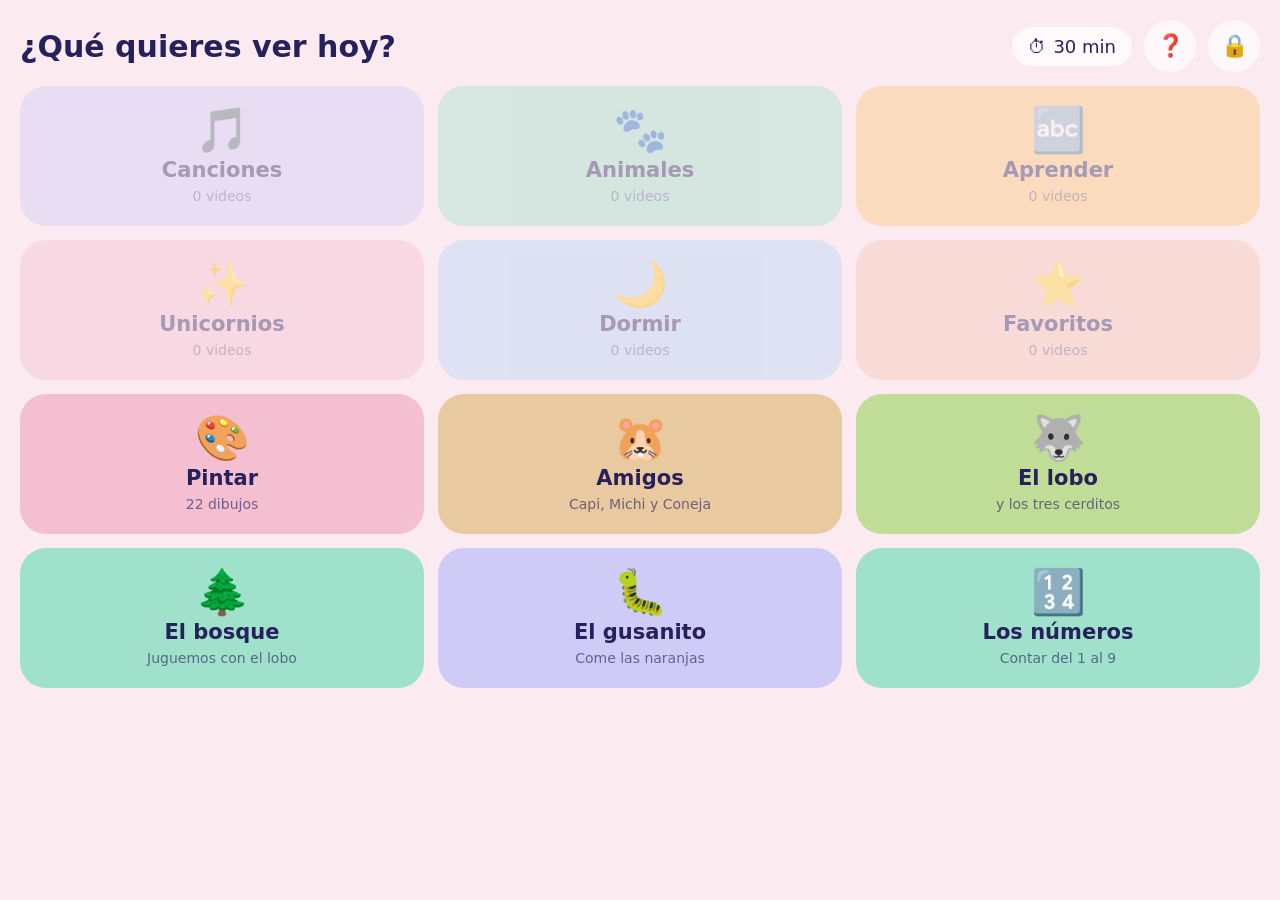
==== docs/index.html @ ec6c688b "Busquedas sugeridas por mundo, en espanol, en vez de videos fijos" ====
<!doctype html>
<html lang="es">
<head>
<meta charset="utf-8">
<meta name="viewport" content="width=device-width, initial-scale=1, viewport-fit=cover, user-scalable=no">
<title>AurApp</title>

<meta name="apple-mobile-web-app-capable" content="yes">
<meta name="apple-mobile-web-app-status-bar-style" content="black-translucent">
<meta name="apple-mobile-web-app-title" content="AurApp">
<meta name="theme-color" content="#FBEAF0">

<link rel="manifest" href="manifest.webmanifest">
<link rel="apple-touch-icon" href="icons/icon-180.png">
<link rel="stylesheet" href="app.css">
</head>
<body>

<!-- Worlds ------------------------------------------------------------ -->
<div class="screen on" id="s-worlds">
  <div class="bar">
    <h1>¿Qué quieres ver hoy?</h1>
    <div class="grow"></div>
    <div class="pill" id="clockWorlds">⏱ <span>30 min</span></div>
    <button class="round lock" data-go="help" aria-label="Instrucciones">❓</button>
    <button class="round lock" id="lockBtn" aria-label="Papá o mamá">🔒</button>
  </div>
  <div class="worlds" id="worldTiles"></div>
</div>

<!-- Video grid -------------------------------------------------------- -->
<div class="screen" id="s-grid">
  <div class="bar">
    <button class="round" data-go="worlds" aria-label="Inicio">🏠</button>
    <h1 id="gridTitle"></h1>
    <div class="grow"></div>
    <div class="pill" id="clockGrid">⏱ <span></span></div>
  </div>
  <div class="row">
    <button class="arrow" id="prevPage" aria-label="Anterior">‹</button>
    <div class="grid" id="videoGrid"></div>
    <button class="arrow" id="nextPage" aria-label="Siguiente">›</button>
  </div>
  <div class="dots" id="pageDots"></div>
</div>

<!-- Player ------------------------------------------------------------ -->
<div class="screen" id="s-player">
  <div id="stage">
    <div id="ytHost"></div>
    <div class="block"></div>
    <div class="veil" id="veil">▶</div>
  </div>
  <div class="controls">
    <button class="big pink" id="playPause" aria-label="Pausa">⏸</button>
    <div class="track"><div id="progress"></div></div>
    <button class="big lilac" id="playerHome" aria-label="Inicio">🏠</button>
  </div>
</div>

<!-- Time up ----------------------------------------------------------- -->
<div class="screen" id="s-timeup">
  <div class="moon">🌙</div>
  <h2>El unicornio se fue a dormir</h2>
  <p>Mañana hay más videos</p>
  <button class="cta" data-go="paint">🎨 Vamos a pintar</button>
  <button class="quiet" id="timeupParents" style="margin-top:18px">Soy papá o mamá</button>
</div>

<!-- Paint menu -------------------------------------------------------- -->
<div class="screen" id="s-paint">
  <div class="bar">
    <button class="round" data-go="worlds" aria-label="Inicio">🏠</button>
    <h1>¿Qué quieres pintar?</h1>
  </div>
  <div class="doors">
    <button class="door" data-go="color" style="background:var(--door-1)">
      <svg viewBox="0 0 320 300" id="doorArt" aria-hidden="true"></svg>
      <span class="name">Colorear</span>
      <span class="sub">22 dibujos</span>
    </button>
    <button class="door" data-go="draw" style="background:var(--door-2)">
      <svg viewBox="0 0 320 300" aria-hidden="true">
        <path d="M40 200 C90 100 130 250 170 150 C200 76 240 190 285 120"
              fill="none" stroke="var(--ink)" stroke-width="14" stroke-linecap="round" opacity=".75"/>
      </svg>
      <span class="name">Dibujar</span>
      <span class="sub">Lo que quieras</span>
    </button>
  </div>
</div>

<!-- Coloring ---------------------------------------------------------- -->
<div class="screen" id="s-color">
  <div class="bar">
    <button class="round" data-go="paint" aria-label="Atrás">‹</button>
    <h1 id="colorTitle" style="font-size:24px"></h1>
    <div class="grow"></div>
  </div>
  <div class="cats" id="silCats"></div>
  <div class="picker" id="silPicker"></div>
  <div id="canvasWrap"><svg id="colorSvg" viewBox="0 0 320 300" preserveAspectRatio="xMidYMid meet"></svg></div>
  <div class="paintrow">
    <div class="palette" id="palColor"></div>
    <button class="bigreset" id="colorReset" aria-label="Empezar de nuevo">
      <svg id="colorResetArt" viewBox="0 0 320 300" aria-hidden="true"></svg>
      <span class="badge">↺</span>
    </button>
  </div>
</div>

<!-- Free draw --------------------------------------------------------- -->
<div class="screen" id="s-draw">
  <div class="bar">
    <button class="round" data-go="paint" aria-label="Atrás">‹</button>
    <h1 style="font-size:24px">Mi dibujo</h1>
    <div class="grow"></div>
    <button class="round" id="undoBtn" aria-label="Deshacer">↶</button>
  </div>
  <div class="tools">
    <button class="tool on" data-tool="pencil">✏️ Lápiz</button>
    <button class="tool" data-tool="brush">🖌 Pincel</button>
    <button class="tool" data-tool="eraser">🩹 Borrador</button>
    <button class="tool" id="clearDraw">🗑 Nuevo</button>
  </div>
  <div id="canvasWrap2" style="flex:1;background:#fff;border-radius:18px;min-height:0;overflow:hidden">
    <canvas id="drawCanvas"></canvas>
  </div>
  <div class="palette" id="palDraw"></div>
</div>

<!-- Friends ----------------------------------------------------------- -->
<div class="screen" id="s-pets">
  <div class="bar">
    <button class="round" data-go="worlds" aria-label="Inicio">🏠</button>
    <h1 id="petName"></h1>
    <div class="grow"></div>
    <div class="whotabs" id="petWho"></div>
  </div>
  <div class="petsrow">
    <div class="petstage"><svg id="petSvg" viewBox="0 0 300 400" role="img" aria-label="amigo"></svg></div>
    <div class="petside">
      <div class="cats" id="petModes"></div>
      <div class="meter" id="petMeter"><div></div></div>
      <div class="petitems" id="petItems"></div>
      <div class="paintrow">
        <div class="palette" id="petPal"></div>
        <button class="bigreset" id="petReset" aria-label="Empezar de nuevo">
          <svg id="petResetArt" viewBox="30 0 240 240" aria-hidden="true"></svg>
          <span class="badge">↺</span>
        </button>
      </div>
      <p class="pethint" id="petHint"></p>
    </div>
  </div>
</div>

<!-- Camera ------------------------------------------------------------ -->
<div class="screen" id="s-camera">
  <div class="bar">
    <button class="round" data-go="worlds" aria-label="Inicio">🏠</button>
    <div class="grow"></div>
    <button class="round" id="camFlip" aria-label="Cambiar cámara">🔄</button>
  </div>
  <div class="camwrap" id="camWrap">
    <video id="camVideo" playsinline muted autoplay></video>
    <svg id="camOverlay" preserveAspectRatio="none"></svg>
    <div class="camflash" id="camFlash"></div>
    <div class="camshot" id="camShot"></div>
    <p class="camdenied" id="camDenied"></p>
  </div>
  <div class="camrow">
    <div class="camcostumes" id="camCostumes"></div>
    <button class="camshutter" id="camShutter" aria-label="Tomar foto">
      <svg viewBox="0 0 60 60" aria-hidden="true">
        <path d="M30 8 L36 30 L24 30 Z" fill="#fff"/>
        <circle cx="30" cy="40" r="13" fill="#fff"/>
        <circle cx="25" cy="38" r="2.5" fill="#E86A9A"/>
        <circle cx="35" cy="38" r="2.5" fill="#E86A9A"/>
      </svg>
    </button>
  </div>
</div>

<!-- Wolf and the three pigs -------------------------------------------- -->
<div class="screen" id="s-story">
  <div class="bar">
    <button class="round" data-go="worlds" aria-label="Inicio">🏠</button>
    <div class="grow"></div>
    <div class="dots" id="storyDots"></div>
  </div>
  <div class="storywrap"><svg id="storySvg" aria-label="el lobo y los tres cerditos"></svg></div>
  <div class="storyrow">
    <button class="storybtn" id="storyBlow">
      <span class="ico">💨</span><span>¡Sopla!</span>
    </button>
    <button class="storybtn next" id="storyNext" hidden>
      <span class="ico">➡️</span><span></span>
    </button>
  </div>
</div>

<!-- Playing in the forest ---------------------------------------------- -->
<div class="screen" id="s-forest">
  <div class="bar">
    <button class="round" data-go="worlds" aria-label="Inicio">🏠</button>
    <div class="grow"></div>
    <div class="dots" id="forestDots"></div>
  </div>
  <div class="storywrap"><svg id="forestSvg" aria-label="juguemos en el bosque"></svg></div>
  <div class="storyrow">
    <button class="storybtn" id="forestAsk">
      <span class="ico">🐺</span><span>¿Lobo, estás?</span>
    </button>
    <button class="storybtn next" id="forestAgain" hidden>
      <span class="ico">🔁</span><span>¡Otra vez!</span>
    </button>
  </div>
  <p class="foresthint" id="forestHint"></p>
</div>

<!-- Worm ---------------------------------------------------------------- -->
<div class="screen" id="s-worm">
  <div class="bar">
    <button class="round" data-go="worlds" aria-label="Inicio">🏠</button>
    <div class="dots" id="wormDots"></div>
    <div class="grow"></div>
    <button class="round wormrestart" id="wormReset" aria-label="Empezar de nuevo">↺</button>
  </div>
  <div class="wormrow">
    <div class="wormboard"><svg id="wormSvg" aria-label="el gusanito"></svg></div>
    <div class="pad4">
      <button class="dirbtn up"    data-dir="0,-1" aria-label="Arriba">▲</button>
      <button class="dirbtn left"  data-dir="-1,0" aria-label="Izquierda">◀</button>
      <button class="dirbtn right" data-dir="1,0"  aria-label="Derecha">▶</button>
      <button class="dirbtn down"  data-dir="0,1"  aria-label="Abajo">▼</button>
    </div>
  </div>
</div>

<!-- Counting ------------------------------------------------------------ -->
<div class="screen" id="s-count">
  <div class="bar">
    <button class="round" data-go="worlds" aria-label="Inicio">🏠</button>
    <div class="grow"></div>
    <div class="dots" id="countDots"></div>
  </div>
  <div class="countboard" id="countBoard"></div>
  <div class="countrow">
    <div class="numchip" id="numChip"></div>
    <p class="counthint" id="countHint"></p>
  </div>
</div>

<!-- Help ---------------------------------------------------------------- -->
<div class="screen" id="s-help">
  <div class="wrap">
    <div class="bar" style="margin:10px 0 18px">
      <h2 style="margin:0">Cómo funciona</h2>
      <div class="grow"></div>
      <button class="btn" id="helpBack">Listo</button>
    </div>

    <section>
      <h3>Entrar a los ajustes</h3>
      <p>Mantén apretado el <b>candado</b> 🔒 durante <b>dos segundos</b> y escribe el PIN. Viene en <code>1234</code>; cámbialo en Seguridad.</p>
      <p>Los números del teclado salen en desorden cada vez. A los 4 años se memorizan posiciones mucho antes que números, así que un teclado fijo se aprende en dos días.</p>
    </section>

    <section>
      <h3>Agregar videos</h3>
      <p><b>Buscar en YouTube</b> — escribes qué buscar y tocas «Agregar» en los resultados que quieras. La forma más rápida. Necesita clave.</p>
      <p><b>Importar una lista</b> — pegas el enlace de una playlist y trae todos sus videos. Solo listas públicas o no listadas. Necesita clave.</p>
      <p><b>Pegar muchos enlaces</b> — pegas varios de una vez, incluso dentro de texto suelto. <b>No necesita clave.</b></p>
      <p><b>Uno por uno</b> — pegas un enlace y ya. <b>No necesita clave.</b></p>
    </section>

    <section>
      <h3>Sacar la clave de YouTube</h3>
      <p>Es gratis y <b>no pide tarjeta de crédito</b>. Son cuatro pasos, una sola vez:</p>
      <ol class="steps">
        <li><a href="https://console.cloud.google.com/projectcreate" target="_blank" rel="noopener">Crear un proyecto</a> en Google Cloud.</li>
        <li><a href="https://console.cloud.google.com/apis/library/youtube.googleapis.com" target="_blank" rel="noopener">Habilitar YouTube Data API v3</a>.</li>
        <li><a href="https://console.cloud.google.com/apis/credentials" target="_blank" rel="noopener">Crear la clave</a> con «Crear credenciales → Clave de API».</li>
        <li>Edita la clave, y en <i>Restricciones de aplicación</i> elige <b>Sitios web</b> agregando la dirección de tu app con <code>/*</code> al final.</li>
      </ol>
      <p>El paso 4 importa: la clave queda visible en la página, cosa inevitable en una app sin servidor. Restringida a tu dominio no sirve en ningún otro sitio, y no tiene nada más colgado — lo peor que puede pasar es que alguien gaste la cuota gratuita.</p>
      <p>La cuota son 10.000 unidades al día. Una búsqueda cuesta 100 y leer una lista cuesta 1 por cada 50 videos: da para unas 100 búsquedas diarias.</p>
    </section>

    <section>
      <h3>La clave es tuya, por dispositivo</h3>
      <p>Se guarda en este dispositivo, no en el código. Si alguien más abre la dirección de la app, tendría que poner su propia clave: tu cuota está protegida.</p>
      <p>Lo cómodo es ponerla solo en el computador, cargar los videos ahí con teclado, y pasar la lista al iPad con <b>Exportar</b> e <b>Importar</b>. Así el iPad nunca necesita clave.</p>
    </section>

    <section>
      <h3>Modo Guiado</h3>
      <p>Sin esto ella se sale de la app y el límite de tiempo no sirve de nada.</p>
      <p>En el iPad: <b>Ajustes → Accesibilidad → Modo Guiado</b>, actívalo y ponle un código. Para usarlo, abre la app y da <b>tres clics rápidos al botón lateral</b>. Para salir, otros tres clics y el código.</p>
    </section>

    <section>
      <h3>El tiempo</h3>
      <p>El contador solo corre mientras un video está efectivamente reproduciéndose, no mientras ella navega. Al agotarse, los videos se cierran pero <b>pintar y los juegos siguen disponibles</b>.</p>
      <p>Se reinicia solo al cambiar el día. También puedes reiniciarlo a mano en Ajustes.</p>
    </section>

    <section>
      <h3>Respaldo</h3>
      <p>Todo vive en este dispositivo. <b>No borres la app para actualizarla</b>: al borrarla se va la lista de videos.</p>
      <p>Usa <b>Exportar</b> una vez que tengas la lista armada. Ese archivo también sirve para pasarla a otro dispositivo, y <b>no incluye tu clave</b>.</p>
    </section>

    <section>
      <h3>Los anuncios</h3>
      <p>Van a salir. Es la única forma que las políticas de YouTube permiten para reproducir sus videos dentro de otra app, y una suscripción Premium no aplica ahí porque va atada a la cuenta. En contenido infantil suelen ser de 5 a 15 segundos.</p>
    </section>
  </div>
</div>

<!-- PIN --------------------------------------------------------------- -->
<div class="screen" id="s-pin">
  <h2>PIN de papá o mamá</h2>
  <div class="pips" id="pips"><i></i><i></i><i></i><i></i></div>
  <div class="pad" id="pinPad"></div>
  <button class="quiet" id="pinCancel">Cancelar</button>
</div>

<!-- Parent panel ------------------------------------------------------ -->
<div class="screen" id="s-parents">
  <div class="wrap">
    <div class="bar" style="margin:10px 0 18px">
      <h2 style="margin:0">Ajustes</h2>
      <div class="grow"></div>
      <button class="btn" data-go="worlds">Listo</button>
    </div>

    <section>
      <h3>Instrucciones</h3>
      <button class="btn primary" data-go="help">Cómo funciona todo</button>
      <p class="hint">Cómo agregar videos, sacar la clave de YouTube, el Modo Guiado y el respaldo.</p>
    </section>

    <section>
      <h3>Tiempo</h3>
      <label>Límite diario
        <select id="limitSel">
          <option value="0">Sin límite</option>
          <option value="15">15 minutos</option>
          <option value="20">20 minutos</option>
          <option value="30">30 minutos</option>
          <option value="45">45 minutos</option>
          <option value="60">60 minutos</option>
          <option value="90">90 minutos</option>
        </select>
      </label>
      <label>Usado hoy <span id="usedToday">0 min</span></label>
      <button class="btn" id="resetTime">Reiniciar el contador de hoy</button>
    </section>

    <section>
      <h3>Buscar en YouTube</h3>
      <label>Buscar <input type="text" id="ytQuery" placeholder="canciones infantiles" autocomplete="off"></label>
      <label>Mundo <select id="ytWorld"></select></label>
      <button class="btn primary" id="ytSearchBtn">Buscar</button>
      <p class="hint" id="ytHint">Necesita una clave de YouTube. Ponla más abajo.</p>
      <p class="hint" style="margin-top:12px"><b>Sugerencias por mundo</b> — un toque y busca:</p>
      <div class="suggests" id="ytSuggest"></div>
      <div id="ytResults"></div>
    </section>

    <section>
      <h3>Importar una lista de reproducción</h3>
      <label>Enlace <input type="url" id="ytList" placeholder="https://www.youtube.com/playlist?list=..." autocomplete="off"></label>
      <button class="btn" id="ytListBtn">Traer todos</button>
      <p class="hint">Solo listas públicas o no listadas. Las privadas y «Ver más tarde» necesitan iniciar sesión, que esta app no puede hacer.</p>
    </section>

    <section>
      <h3>Pegar muchos enlaces</h3>
      <textarea id="ytBulk" rows="4" placeholder="Pega aquí varios enlaces, uno por línea"></textarea>
      <button class="btn" id="ytBulkBtn">Agregar todos</button>
      <p class="hint">Esto no necesita clave. Sirve pegar texto suelto: la app saca los enlaces que encuentre.</p>
    </section>

    <section>
      <h3>Agregar un video</h3>
      <label>Enlace <input type="url" id="addLink" placeholder="https://youtu.be/..." inputmode="url" autocomplete="off"></label>
      <label>Título <input type="text" id="addTitle" placeholder="Cómo lo va a ver ella"></label>
      <label>Mundo <select id="addWorld"></select></label>
      <button class="btn primary" id="addBtn">Agregar</button>
      <p class="hint" id="addHint">El título y la portada se llenan solos al pegar el enlace.</p>
    </section>

    <section>
      <h3>Videos (<span id="videoCount">0</span>)</h3>
      <div id="videoList"></div>
      <p class="hint" id="emptyHint">Todavía no hay videos. Pega un enlace de YouTube arriba.</p>
    </section>

    <section>
      <h3>Mundos visibles</h3>
      <div id="worldToggles"></div>
      <p class="hint">Se ocultan de la pantalla de inicio, no se borran. Vuelve a marcarlos cuando quieras.</p>
    </section>

    <section>
      <h3>Colores de la app</h3>
      <div id="themePicker" class="themes"></div>
      <p class="hint">Cambia los fondos y los botones. Los dibujos y los personajes no cambian.</p>
    </section>

    <section>
      <h3>Clave de YouTube</h3>
      <label>API key <input type="text" id="ytKey" placeholder="AIza..." autocomplete="off"></label>
      <button class="btn" id="ytKeySave">Guardar clave</button>
      <p class="hint">Gratuita, se crea en Google Cloud y se pega una sola vez. Sin ella siguen funcionando el pegado masivo y agregar uno a uno. Restringe la clave a tu dominio de GitHub Pages.</p>
    </section>

    <section>
      <h3>Seguridad</h3>
      <label>PIN <input type="text" id="pinInput" inputmode="numeric" maxlength="4"></label>
      <button class="btn" id="savePin">Guardar PIN</button>
      <p class="hint">Activa el Modo Guiado en Ajustes → Accesibilidad para que no pueda salirse de la app: triple clic al botón lateral.</p>
    </section>

    <section>
      <h3>Respaldo</h3>
      <button class="btn" id="exportBtn">Exportar la lista</button>
      <button class="btn" id="importBtn">Importar</button>
      <p class="hint">Guarda un archivo con tus videos, por si cambias de iPad.</p>
      <input type="file" id="importFile" accept="application/json" hidden>
    </section>
  </div>
</div>

<script src="silhouettes.js"></script>
<script src="pets.js"></script>
<script src="camera.js"></script>
<script src="story.js"></script>
<script src="forest.js"></script>
<script src="worm.js"></script>
<script src="counting.js"></script>
<script src="youtube.js"></script>
<script src="app.js"></script>
</body>
</html>
---- docs/app.css ----
/* AurApp — styles. Everything is sized for small, imprecise fingers:
   no tap target under 52px, no text she has to read in order to navigate. */

/* Palette ------------------------------------------------------------
   Every mood colour lives here so the whole app can be re-tinted from the
   parent panel. The characters and the colouring pages are deliberately not
   themed — those are artwork, not chrome. */

:root {
  --bg-main: #FBEAF0;
  --bg-alt: #EEEDFE;
  --bg-paint: #E7F4EF;
  --bg-plain: #F5F5F4;
  --ink: #26215C;
  --accent: #D4537E;
  --accent-soft: #F4C0D1;
  --accent-strong: #E86A9A;
  --accent-2: #CECBF6;
  --ok: #1D9E75;
  --door-1: #9FE1CB;
  --door-2: #FAC775;
  --stage-deep: #3C3489;
}

* { box-sizing: border-box; -webkit-tap-highlight-color: transparent; }

html, body {
  margin: 0; padding: 0; height: 100%;
  overflow: hidden;
  overscroll-behavior: none;
  font-family: ui-rounded, "SF Pro Rounded", -apple-system, system-ui, sans-serif;
  background: var(--bg-main);
  color: var(--ink);
  -webkit-user-select: none; user-select: none;
  -webkit-touch-callout: none;
}

/* Screens ------------------------------------------------------------- */

.screen { position: fixed; inset: 0; display: none; flex-direction: column; padding: 20px; gap: 14px; }
.screen.on { display: flex; }

#s-worlds, #s-paint { background: var(--bg-main); }
#s-grid, #s-timeup  { background: var(--bg-alt); }
#s-color            { background: var(--bg-paint); }
#s-draw             { background: var(--bg-main); }
#s-player           { background: var(--ink); }
#s-pin, #s-parents  { background: var(--bg-plain); }

/* Header -------------------------------------------------------------- */

.bar { display: flex; align-items: center; gap: 12px; flex: 0 0 auto; }
.bar h1 { margin: 0; font-size: 30px; font-weight: 600; }
.bar .grow { flex: 1; }

.pill {
  display: flex; align-items: center; gap: 7px;
  padding: 9px 16px; border-radius: 999px;
  background: rgba(255,255,255,.72); font-size: 18px; font-weight: 500;
}

.round {
  width: 52px; height: 52px; flex: 0 0 auto;
  border: 0; border-radius: 50%;
  background: #fff; color: var(--ink);
  font-size: 22px; display: grid; place-items: center; cursor: pointer;
}
.round.lock { background: rgba(255,255,255,.7); color: #6b6b6b; }

/* World tiles --------------------------------------------------------- */

.worlds {
  flex: 1; display: grid; grid-template-columns: repeat(3, 1fr);
  gap: 14px; align-content: start;
  overflow-y: auto; -webkit-overflow-scrolling: touch;
}

.tile {
  border: 0; border-radius: 26px; padding: 22px 12px; cursor: pointer;
  display: flex; flex-direction: column; align-items: center; gap: 6px;
  font-family: inherit; color: var(--ink);
}
.tile:disabled { opacity: .4; }
.tile .ico { font-size: 44px; line-height: 1; }
.tile .name { font-size: 21px; font-weight: 600; }
.tile .sub { font-size: 14px; opacity: .62; }

/* Video grid ---------------------------------------------------------- */

.row { flex: 1; display: flex; align-items: center; gap: 12px; min-height: 0; }

.arrow {
  width: 62px; flex: 0 0 auto; align-self: stretch; max-height: 240px;
  border: 0; border-radius: 20px; cursor: pointer;
  background: var(--accent); color: #fff; font-size: 30px;
}
.arrow:disabled { background: rgba(255,255,255,.6); color: rgba(38,33,92,.25); }

.grid { flex: 1; display: grid; grid-template-columns: repeat(3, 1fr); gap: 14px; align-content: center; }

.card {
  border: 0; padding: 9px; border-radius: 20px; background: #fff; cursor: pointer;
  font-family: inherit; text-align: left; color: var(--ink);
}
.card .thumb {
  position: relative; width: 100%; aspect-ratio: 16/9;
  border-radius: 14px; overflow: hidden; background: var(--accent-2);
}
.card .thumb img { width: 100%; height: 100%; object-fit: cover; display: block; }
.card .thumb .play {
  position: absolute; top: 8px; left: 8px;
  width: 34px; height: 34px; border-radius: 50%;
  background: rgba(255,255,255,.92); display: grid; place-items: center; font-size: 15px;
}
.card .ttl {
  margin-top: 7px; font-size: 16px; font-weight: 500; line-height: 1.25;
  display: -webkit-box; -webkit-line-clamp: 2; -webkit-box-orient: vertical; overflow: hidden;
}

.dots { display: flex; justify-content: center; gap: 10px; flex: 0 0 auto; }
.dots i { width: 14px; height: 14px; border-radius: 50%; background: var(--accent-soft); }
.dots i.on { background: var(--accent); }

/* Player -------------------------------------------------------------- */

#stage { flex: 1; border-radius: 18px; overflow: hidden; position: relative; background: var(--stage-deep); min-height: 0; }
#stage iframe { position: absolute; inset: 0; width: 100%; height: 100%; border: 0; }

/* Swallows every tap on the video. Without this, tapping the iframe opens
   YouTube itself: the title bar, the share button, "More videos", or a whole
   new window. She controls playback with our buttons underneath instead. */
#stage .block { position: absolute; inset: 0; z-index: 3; }

/* YouTube paints its own "More videos" grid the moment a video pauses, and
   rel=0 no longer removes it. So while paused we cover the frame entirely. */
#stage .veil {
  position: absolute; inset: 0; z-index: 4;
  background: var(--ink); color: var(--accent-soft); font-size: 76px;
  display: none; align-items: center; justify-content: center;
}
#stage .veil.on { display: flex; }

.controls { flex: 0 0 auto; display: flex; align-items: center; gap: 18px; }
.big {
  width: 76px; height: 76px; flex: 0 0 auto;
  border: 0; border-radius: 50%; cursor: pointer;
  font-size: 30px; color: var(--ink); display: grid; place-items: center;
}
.big.pink { background: var(--accent-soft); }
.big.lilac { background: var(--accent-2); }

.track { flex: 1; height: 14px; border-radius: 999px; background: rgba(255,255,255,.22); overflow: hidden; }
.track div { height: 100%; width: 0; border-radius: 999px; background: var(--accent-soft); }

/* Time up ------------------------------------------------------------- */

#s-timeup { align-items: center; justify-content: center; text-align: center; }
#s-timeup .moon {
  width: 132px; height: 132px; border-radius: 50%; background: var(--accent-2);
  display: grid; place-items: center; font-size: 60px; margin-bottom: 6px;
}
#s-timeup h2 { margin: 0; font-size: 32px; font-weight: 600; }
#s-timeup p { margin: 0; font-size: 20px; opacity: .7; }

.cta {
  border: 0; border-radius: 999px; cursor: pointer; font-family: inherit;
  padding: 16px 30px; font-size: 21px; font-weight: 500;
  background: var(--accent-soft); color: var(--ink); margin-top: 14px;
}
.quiet { border: 0; background: none; color: #777; font-size: 16px; cursor: pointer; font-family: inherit; }

/* Paint --------------------------------------------------------------- */

.doors { flex: 1; display: grid; grid-template-columns: 1fr 1fr; gap: 18px; align-content: center; }
.door {
  border: 0; border-radius: 28px; padding: 30px 16px; cursor: pointer;
  font-family: inherit; color: var(--ink);
  display: flex; flex-direction: column; align-items: center; gap: 8px;
}
.door svg { height: 130px; }
.door .name { font-size: 26px; font-weight: 600; }
.door .sub { font-size: 16px; opacity: .6; }

.cats { flex: 0 0 auto; display: flex; gap: 10px; }
.cats button {
  border: 0; border-radius: 999px; cursor: pointer; font-family: inherit;
  padding: 10px 22px; font-size: 17px; font-weight: 500;
  background: #fff; color: var(--ink);
}
.cats button.on { background: var(--accent); color: #fff; }

.picker { flex: 0 0 auto; display: flex; gap: 9px; overflow-x: auto; padding-bottom: 4px; }
.picker::-webkit-scrollbar { display: none; }
.pk {
  flex: 0 0 auto; width: 74px; padding: 6px 4px 3px;
  border: 2px solid transparent; border-radius: 12px; background: #fff; cursor: pointer;
  font-family: inherit; text-align: center;
}
.pk.on { border-color: var(--accent); background: var(--bg-main); }
.pk svg { width: 100%; height: 40px; display: block; }
.pk svg .rg { fill: #9e9e98; stroke: #9e9e98; stroke-width: 5; }
.pk svg .ln { fill: none; }
.pk.on svg .rg { fill: #993556; stroke: #993556; }
.pk span { font-size: 11px; color: #6b6b6b; }

#canvasWrap { flex: 1; background: #fff; border-radius: 18px; min-height: 0; position: relative; overflow: hidden; }
#colorSvg { width: 100%; height: 100%; display: block; }
#colorSvg .rg { fill: #F1EFE8; stroke: #2C2C2A; stroke-width: 4; stroke-linejoin: round; cursor: pointer; }
#colorSvg .ln { fill: none; stroke-linecap: round; }

#drawCanvas { width: 100%; height: 100%; display: block; touch-action: none; background: #fff; }

.palette { flex: 0 0 auto; display: flex; gap: 12px; justify-content: center; }
.sw { width: 52px; height: 52px; border-radius: 50%; border: 4px solid transparent; cursor: pointer; padding: 0; }
.sw.on { border-color: var(--ink); }

.tools { flex: 0 0 auto; display: flex; gap: 10px; }
.tool {
  flex: 1; border: 0; border-radius: 14px; padding: 14px 6px; cursor: pointer;
  background: #fff; color: var(--ink); font-family: inherit; font-size: 17px; font-weight: 500;
}
.tool.on { background: var(--accent); color: #fff; }

/* Friends -------------------------------------------------------------- */

.whotabs { display: flex; gap: 8px; }

/* Picture tabs. She cannot read, so the friend is chosen by its own face
   and the activity by the thing itself. */
.facetab {
  width: 64px; height: 64px; padding: 2px; cursor: pointer;
  border: 4px solid transparent; border-radius: 50%;
  background: #fff; overflow: hidden;
}
.facetab.on { border-color: var(--ok); background: #E1F5EE; }
.facetab svg { display: block; width: 100%; height: 100%; }

.icontab {
  width: 68px; height: 68px; flex: 0 0 auto; padding: 6px; cursor: pointer;
  border: 4px solid transparent; border-radius: 18px; background: #fff;
}
.icontab.cat svg .rg { fill: #9e9e98; stroke: #9e9e98; stroke-width: 5; }
.icontab.cat svg .ln { fill: none; }
.icontab.cat.on svg .rg { fill: #993556; stroke: #993556; }
.icontab.on { border-color: var(--accent); background: var(--bg-main); }
.icontab svg { display: block; width: 100%; height: 100%; }

.petsrow { flex: 1; display: flex; gap: 14px; min-height: 0; }

.petstage {
  flex: 0 0 40%; background: #FDF3E7; border-radius: 18px;
  display: flex; align-items: center; justify-content: center; overflow: hidden;
}
.petstage svg { display: block; width: 100%; height: 100%; }

/* A dressing-up game with no reaction feels broken: you tap, something
   appears, nothing happens. The bounce is anchored at the feet so it reads
   as the friend landing, not as the whole picture scaling. */
.petstage svg { transform-origin: 50% 92%; }
.petstage svg.pop    { animation: petPop .52s cubic-bezier(.3,1.4,.5,1); }
.petstage svg.wiggle { animation: petWiggle .55s ease-in-out; }

@keyframes petPop {
  0%   { transform: scale(1, 1) translateY(0); }
  28%  { transform: scale(1.07, .92) translateY(8px); }
  55%  { transform: scale(.96, 1.06) translateY(-12px); }
  78%  { transform: scale(1.03, .97) translateY(3px); }
  100% { transform: scale(1, 1) translateY(0); }
}

@keyframes petWiggle {
  0%, 100% { transform: rotate(0deg); }
  22%  { transform: rotate(-5deg); }
  55%  { transform: rotate(5deg); }
  80%  { transform: rotate(-2deg); }
}

/* Some children are motion sensitive, and iOS exposes the setting. */
@media (prefers-reduced-motion: reduce) {
  .petstage svg.pop, .petstage svg.wiggle { animation: none; }
}

.petside { flex: 1; min-width: 0; display: flex; flex-direction: column; gap: 10px; }

.petitems { display: grid; grid-template-columns: repeat(3, 1fr); gap: 10px; align-content: start; }
.petitem {
  background: #fff; border: 3px solid transparent; border-radius: 16px;
  padding: 6px; cursor: pointer; font-family: inherit;
}
.petitem.on { border-color: var(--accent); background: var(--bg-main); }
.petitem svg { display: block; width: 100%; height: 54px; }
.petitem span { display: block; font-size: 13px; color: var(--ink); text-align: center; margin-top: 2px; }

.pethint { margin: 0; font-size: 14px; color: #6b6b6b; }

.meter {
  height: 18px; border-radius: 999px; background: #fff;
  overflow: hidden; flex: 0 0 auto;
}
.meter > div {
  height: 100%; width: 0; border-radius: 999px;
  background: #97C459; transition: width .5s;
}

@media (orientation: portrait) {
  .petsrow { flex-direction: column; }
  .petstage { flex: 0 0 44%; }
  .petitems { grid-template-columns: repeat(4, 1fr); }
}

@media (max-width: 760px) {
  .whotabs button { padding: 9px 14px; font-size: 14px; }
  .petitem svg { height: 44px; }
  .petitem span { font-size: 11px; }
}

/* Camera --------------------------------------------------------------- */

.camwrap {
  flex: 1; position: relative; min-height: 0;
  background: #2A2340; border-radius: 20px; overflow: hidden;
}
.camwrap video { position: absolute; inset: 0; width: 100%; height: 100%; object-fit: cover; }
.camwrap video.mirror { transform: scaleX(-1); }
.camwrap svg { position: absolute; inset: 0; width: 100%; height: 100%; touch-action: none; }

.camflash { position: absolute; inset: 0; background: #fff; opacity: 0; pointer-events: none; }
.camflash.on { opacity: .9; }

.camshot {
  position: absolute; right: 12px; bottom: 12px; width: 84px; height: 66px;
  border-radius: 10px; border: 3px solid #fff; overflow: hidden; background: #000;
  opacity: 0; transform: scale(.6); transition: all .35s; pointer-events: none;
}
.camshot.on { opacity: 1; transform: scale(1); }
.camshot img { width: 100%; height: 100%; object-fit: cover; display: block; }

.camdenied {
  position: absolute; inset: 0; margin: 0; display: none;
  align-items: center; justify-content: center; text-align: center; padding: 28px;
  color: #fff; font-size: 18px; line-height: 1.5;
}
.camdenied.on { display: flex; }

.camrow { flex: 0 0 auto; display: flex; align-items: center; gap: 12px; }
.camcostumes { flex: 1; display: grid; grid-template-columns: repeat(6, 1fr); gap: 8px; }
.camcostume {
  background: #fff; border: 4px solid transparent; border-radius: 14px;
  padding: 2px; cursor: pointer; font-family: inherit;
}
.camcostume.on { border-color: var(--accent); background: var(--bg-main); }
.camcostume svg { display: block; width: 100%; height: 44px; }

.camshutter {
  width: 88px; height: 88px; flex: 0 0 auto; border-radius: 50%;
  border: 6px solid #fff; background: var(--accent-strong); cursor: pointer; padding: 0;
  display: grid; place-items: center; box-shadow: 0 0 0 4px var(--accent-strong);
}
.camshutter:active { transform: scale(.94); }
.camshutter svg { width: 48px; height: 48px; }

/* Wolf and the three pigs ---------------------------------------------- */

.storywrap {
  flex: 1; min-height: 0; background: #CFE9F7;
  border-radius: 20px; overflow: hidden; display: flex;
}
.storywrap svg { display: block; width: 100%; height: 100%; }

.storyrow { flex: 0 0 auto; display: flex; justify-content: center; gap: 14px; }
.storybtn {
  border: 0; border-radius: 999px; cursor: pointer; font-family: inherit;
  min-height: 88px; padding: 0 40px; font-size: 26px; font-weight: 600;
  background: var(--accent-strong); color: #fff;
  display: flex; align-items: center; gap: 12px;
}
.storybtn .ico { font-size: 34px; }
.storybtn.next { background: var(--ok); }
.storybtn:active { transform: scale(.96); }

@media (orientation: portrait) {
  .camcostumes { grid-template-columns: repeat(3, 1fr); }
}
@media (max-width: 760px) {
  .camshutter { width: 74px; height: 74px; }
  .camshutter svg { width: 40px; height: 40px; }
  .camcostume svg { height: 36px; }
  .storybtn { min-height: 72px; padding: 0 26px; font-size: 21px; }
  .storybtn .ico { font-size: 27px; }
}

.foresthint {
  flex: 0 0 auto; margin: 0; text-align: center;
  font-size: 20px; font-weight: 500; color: var(--ink); min-height: 26px;
}
@media (max-width: 760px) { .foresthint { font-size: 16px; } }

.themes { display: flex; gap: 12px; flex-wrap: wrap; }
.themeswatch {
  border: 4px solid transparent; border-radius: 16px; padding: 8px 10px;
  cursor: pointer; font-family: inherit; background: #fff; min-width: 104px;
}
.themeswatch.on { border-color: var(--accent); }
.themeswatch .chips { display: flex; gap: 4px; margin-bottom: 6px; }
.themeswatch .chips i { width: 22px; height: 22px; border-radius: 6px; }
.themeswatch span { font-size: 14px; color: var(--ink); }

.worldrow { display: flex; align-items: center; gap: 12px; padding: 10px 0; border-top: 1px solid #f0f0f0; }
.worldrow .ico { font-size: 24px; }
.worldrow b { flex: 1; font-weight: 500; font-size: 16px; }
.worldrow input { width: 26px; height: 26px; }

.paintrow { flex: 0 0 auto; display: flex; align-items: center; gap: 14px; }
.paintrow .palette { flex: 1; justify-content: flex-start; }

/* The reset shows the drawing as it will end up — blank. She cannot read
   "empezar de nuevo", but she recognises her own picture with nothing in it. */
.bigreset {
  position: relative; flex: 0 0 auto;
  width: 78px; height: 66px; padding: 4px;
  border: 4px solid var(--accent); border-radius: 18px;
  background: #fff; cursor: pointer;
}
.bigreset svg { display: block; width: 100%; height: 100%; }
.bigreset svg .rg { fill: #fff; stroke: #9a9a94; stroke-width: 5; }
.bigreset svg .ln { fill: none; }
.bigreset .badge {
  position: absolute; right: -8px; bottom: -8px;
  width: 30px; height: 30px; border-radius: 50%;
  background: var(--accent); color: #fff;
  font-size: 18px; line-height: 30px; text-align: center;
}
.bigreset:active { transform: scale(.94); }

@media (max-width: 760px) {
  .bigreset { width: 62px; height: 54px; }
  .bigreset .badge { width: 25px; height: 25px; font-size: 15px; line-height: 25px; }
}

/* Worm ----------------------------------------------------------------- */

#s-worm { background: var(--bg-main); }

.wormrow { flex: 1; display: flex; align-items: center; gap: 16px; min-height: 0; }

.wormboard {
  flex: 1; min-width: 0; min-height: 0;
  background: #E8F4DC; border-radius: 20px; overflow: hidden;
  display: flex; align-items: center;
}
.wormboard svg { display: block; width: 100%; height: auto; }

/* A real cross, not a row: at four the arrows have to sit where they point. */
.pad4 {
  flex: 0 0 auto;
  display: grid; grid-template-columns: repeat(3, 78px); grid-template-rows: repeat(3, 78px);
  gap: 8px;
}
.dirbtn {
  border: 0; border-radius: 20px; cursor: pointer;
  background: var(--accent); color: #fff; font-size: 30px;
  display: grid; place-items: center; font-family: inherit;
}
.dirbtn:active { transform: scale(.94); }
.dirbtn.up    { grid-column: 2; grid-row: 1; }
.dirbtn.left  { grid-column: 1; grid-row: 2; }
.dirbtn.right { grid-column: 3; grid-row: 2; }
.dirbtn.down  { grid-column: 2; grid-row: 3; }
.wormrestart { background: var(--ok); color: #fff; }

@media (orientation: portrait) {
  .wormrow { flex-direction: column; }
  .pad4 { grid-template-columns: repeat(3, 72px); grid-template-rows: repeat(3, 72px); }
}
@media (max-width: 760px) {
  .pad4 { grid-template-columns: repeat(3, 62px); grid-template-rows: repeat(3, 62px); gap: 6px; }
  .dirbtn { font-size: 24px; border-radius: 16px; }
}

/* Counting -------------------------------------------------------------- */

#s-count { background: var(--bg-alt); }

.countboard {
  flex: 1; min-height: 0;
  display: grid; grid-template-columns: repeat(3, 1fr); gap: 14px; align-items: stretch;
}
.countcard {
  background: #fff; border: 5px solid transparent; border-radius: 22px;
  padding: 12px; display: flex; align-items: center; justify-content: center;
  min-height: 0;
}
.countcard svg { display: block; width: 100%; height: 100%; max-height: 100%; }
.countcard.over { border-color: var(--accent); }
.countcard.right { border-color: var(--ok); background: #E8F6EE; }

.countrow { flex: 0 0 auto; display: flex; align-items: center; gap: 18px; }

.numchip {
  width: 112px; height: 112px; flex: 0 0 auto; cursor: grab;
  border-radius: 26px; background: var(--accent); color: #fff;
  display: grid; place-items: center; touch-action: none;
}
.numchip svg { width: 100%; height: 100%; }
.numchip.dragging { position: fixed; z-index: 50; pointer-events: none; }
.numchip.hidden { visibility: hidden; }

.counthint { margin: 0; font-size: 20px; font-weight: 500; color: var(--ink); }

@media (orientation: portrait) {
  .countboard { grid-template-columns: 1fr; }
}
@media (max-width: 760px) {
  .numchip { width: 88px; height: 88px; border-radius: 20px; }
  .counthint { font-size: 16px; }
  .countcard { padding: 8px; border-width: 4px; border-radius: 18px; }
}

#s-parents textarea {
  font-family: inherit; font-size: 15px; padding: 10px 12px; width: 100%;
  border: 1px solid #ddd; border-radius: 10px; resize: vertical;
}

.suggests { display: flex; flex-wrap: wrap; gap: 8px; margin-bottom: 6px; }
.suggest {
  border: 1px solid #ddd; border-radius: 999px; cursor: pointer; font-family: inherit;
  padding: 9px 15px; font-size: 14px; background: #fff; color: var(--ink);
  display: flex; align-items: center; gap: 7px;
}
.suggest .ico { font-size: 17px; }
.suggest:active { background: var(--bg-main); }

.ytresult { display: flex; align-items: center; gap: 10px; padding: 8px 0; border-top: 1px solid #f0f0f0; }
.ytresult img { width: 92px; height: 52px; object-fit: cover; border-radius: 8px; background: #eee; flex: 0 0 auto; }
.ytresult .m { flex: 1; min-width: 0; }
.ytresult .m b { display: block; font-weight: 500; font-size: 15px; line-height: 1.3; }
.ytresult .m span { font-size: 13px; color: #888; }
.ytresult button {
  border: 0; border-radius: 12px; cursor: pointer; font-family: inherit;
  padding: 10px 16px; font-size: 15px; font-weight: 500;
  background: var(--ok); color: #fff; flex: 0 0 auto;
}
.ytresult button.added { background: #E8E8E6; color: #888; }

/* Help ------------------------------------------------------------------ */

#s-help { background: var(--bg-plain); display: none; overflow-y: auto; }
#s-help.on { display: block; }
#s-help .wrap { max-width: 720px; margin: 0 auto; padding-bottom: 40px; }
#s-help section { background: #fff; border-radius: 16px; padding: 16px 18px; margin-bottom: 16px; }
#s-help h3 { margin: 0 0 10px; font-size: 17px; font-weight: 600; color: var(--ink); }
#s-help p { margin: 0 0 10px; font-size: 15px; line-height: 1.6; color: #3b3b3b; }
#s-help p:last-child { margin-bottom: 0; }
#s-help a { color: var(--accent); font-weight: 500; }
#s-help code {
  background: #F0EFEC; border-radius: 5px; padding: 1px 5px;
  font-family: ui-monospace, Menlo, monospace; font-size: 14px;
}
#s-help .steps { margin: 0 0 10px; padding-left: 22px; }
#s-help .steps li { font-size: 15px; line-height: 1.7; color: #3b3b3b; }

/* PIN ----------------------------------------------------------------- */

#s-pin { align-items: center; justify-content: center; gap: 20px; }
#s-pin h2 { margin: 0; font-size: 22px; font-weight: 500; }
.pips { display: flex; gap: 14px; }
.pips i { width: 18px; height: 18px; border-radius: 50%; background: #dcdcdc; }
.pips i.on { background: var(--accent); }
.pips.bad { animation: shake .4s; }
@keyframes shake { 25% { transform: translateX(9px) } 75% { transform: translateX(-9px) } }

.pad { display: grid; grid-template-columns: repeat(3, 92px); gap: 14px; }
.pad button {
  height: 62px; border: 0; border-radius: 16px; background: #fff; cursor: pointer;
  font-family: inherit; font-size: 26px; font-weight: 500; color: #2C2C2A;
}
.pad button.blank { background: none; cursor: default; }

/* Parent panel -------------------------------------------------------- */

#s-parents { overflow-y: auto; display: none; }
#s-parents.on { display: block; }
#s-parents .wrap { max-width: 720px; margin: 0 auto; padding-bottom: 40px; }
#s-parents h2 { font-size: 24px; }
#s-parents section { background: #fff; border-radius: 16px; padding: 16px; margin-bottom: 16px; }
#s-parents h3 { margin: 0 0 12px; font-size: 15px; text-transform: uppercase; letter-spacing: .04em; color: #888; font-weight: 500; }
#s-parents label { display: flex; align-items: center; justify-content: space-between; gap: 12px; padding: 9px 0; font-size: 16px; }
#s-parents input[type=text], #s-parents input[type=url], #s-parents select {
  font-family: inherit; font-size: 16px; padding: 10px 12px;
  border: 1px solid #ddd; border-radius: 10px; background: #fff; min-width: 0; flex: 1;
}
#s-parents .btn {
  border: 0; border-radius: 12px; padding: 12px 18px; cursor: pointer;
  font-family: inherit; font-size: 16px; font-weight: 500; background: var(--bg-alt); color: var(--ink);
}
#s-parents .btn.primary { background: var(--accent); color: #fff; }
#s-parents .btn.danger { background: none; color: #b3261e; padding: 6px 8px; }
#s-parents .vrow { display: flex; align-items: center; gap: 10px; padding: 8px 0; border-top: 1px solid #f0f0f0; }
#s-parents .vrow img { width: 74px; height: 42px; object-fit: cover; border-radius: 6px; background: #eee; }
#s-parents .vrow .m { flex: 1; min-width: 0; }
#s-parents .vrow .m b { display: block; font-weight: 500; font-size: 15px; overflow: hidden; text-overflow: ellipsis; white-space: nowrap; }
#s-parents .vrow .m span { font-size: 13px; color: #888; }
#s-parents .hint { font-size: 13px; color: #888; line-height: 1.5; margin: 8px 0 0; }

/* Portrait and phones -------------------------------------------------
   The app used to demand landscape. A four-year-old does not turn the
   tablet on request, and half the time she is handed a phone instead, so
   every screen now reflows rather than nagging. */

@media (orientation: portrait) {
  .worlds { grid-template-columns: repeat(2, 1fr); }
  .grid   { grid-template-columns: repeat(2, 1fr); }
  .doors  { grid-template-columns: 1fr; }
  .arrow  { max-height: 200px; }
  .bar h1 { font-size: 24px; }
  #s-timeup h2 { font-size: 26px; }
}

/* Phone-sized: shrink chrome, never the tap targets. */
@media (max-width: 760px) {
  .screen { padding: 12px; gap: 10px; }
  .bar h1 { font-size: 21px; }
  .pill { padding: 7px 12px; font-size: 15px; }
  .round { width: 46px; height: 46px; font-size: 19px; }
  .tile { padding: 14px 8px; border-radius: 20px; }
  .tile .ico { font-size: 34px; }
  .tile .name { font-size: 17px; }
  .tile .sub { font-size: 12px; }
  .arrow { width: 48px; font-size: 24px; }
  .card .ttl { font-size: 14px; }
  .big { width: 62px; height: 62px; font-size: 24px; }
  .sw { width: 44px; height: 44px; }
  .palette { gap: 8px; flex-wrap: wrap; }
  .tools { flex-wrap: wrap; }
  .tools .tool { flex: 1 1 40%; font-size: 15px; padding: 12px 4px; }
  .cats button { padding: 9px 16px; font-size: 15px; }
  .pk { width: 62px; }
  .door svg { height: 96px; }
  .door .name { font-size: 21px; }
  #s-timeup .moon { width: 96px; height: 96px; font-size: 44px; }
  #s-timeup h2 { font-size: 23px; }
  #s-timeup p { font-size: 16px; }
}

/* Short and wide (phone held sideways): the video grid would otherwise
   push its own controls off the bottom. */
@media (orientation: landscape) and (max-height: 460px) {
  .screen { padding: 10px; gap: 8px; }
  .bar h1 { font-size: 19px; }
  .worlds { gap: 9px; }
  .tile { padding: 10px 6px; }
  .tile .ico { font-size: 26px; }
  .tile .name { font-size: 15px; }
  .tile .sub { font-size: 11px; }
  .grid { gap: 9px; }
  .arrow { max-height: 130px; }
  .palette .sw { width: 40px; height: 40px; }
  .picker { display: none; }
  .big { width: 54px; height: 54px; font-size: 21px; }
}
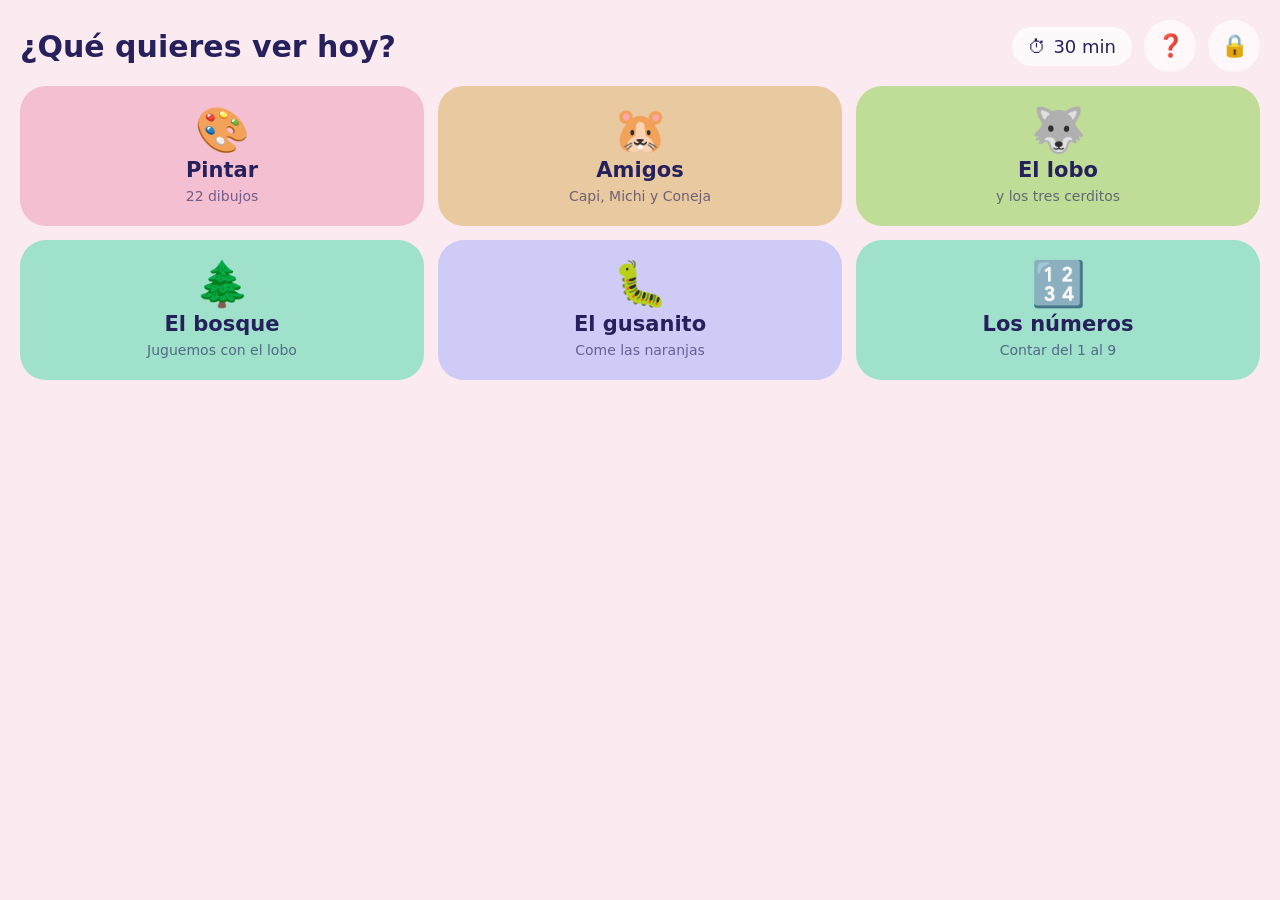
==== commit 4e528ea8: "Story buttons speak in pictures: gust, the next house, restart" ====
--- a/docs/index.html
+++ b/docs/index.html
@@ -191,12 +191,8 @@
   </div>
   <div class="storywrap"><svg id="storySvg" aria-label="el lobo y los tres cerditos"></svg></div>
   <div class="storyrow">
-    <button class="storybtn" id="storyBlow">
-      <span class="ico">💨</span><span>¡Sopla!</span>
-    </button>
-    <button class="storybtn next" id="storyNext" hidden>
-      <span class="ico">➡️</span><span></span>
-    </button>
+    <button class="storybtn" id="storyBlow" aria-label="Sopla"></button>
+    <button class="storybtn next" id="storyNext" hidden aria-label="Siguiente casa"></button>
   </div>
 </div>
 
@@ -209,12 +205,8 @@
   </div>
   <div class="storywrap"><svg id="forestSvg" aria-label="juguemos en el bosque"></svg></div>
   <div class="storyrow">
-    <button class="storybtn" id="forestAsk">
-      <span class="ico">🐺</span><span>¿Lobo, estás?</span>
-    </button>
-    <button class="storybtn next" id="forestAgain" hidden>
-      <span class="ico">🔁</span><span>¡Otra vez!</span>
-    </button>
+    <button class="storybtn" id="forestAsk" aria-label="¿Lobo, estás?"></button>
+    <button class="storybtn next" id="forestAgain" hidden aria-label="Otra vez"></button>
   </div>
   <p class="foresthint" id="forestHint"></p>
 </div>
--- a/docs/app.css
+++ b/docs/app.css
@@ -80,7 +80,6 @@
   display: flex; flex-direction: column; align-items: center; gap: 6px;
   font-family: inherit; color: var(--ink);
 }
-.tile:disabled { opacity: .4; }
 .tile .ico { font-size: 44px; line-height: 1; }
 .tile .name { font-size: 21px; font-weight: 600; }
 .tile .sub { font-size: 14px; opacity: .62; }
@@ -369,12 +368,13 @@
 
 .storyrow { flex: 0 0 auto; display: flex; justify-content: center; gap: 14px; }
 .storybtn {
-  border: 0; border-radius: 999px; cursor: pointer; font-family: inherit;
-  min-height: 88px; padding: 0 40px; font-size: 26px; font-weight: 600;
-  background: var(--accent-strong); color: #fff;
-  display: flex; align-items: center; gap: 12px;
-}
-.storybtn .ico { font-size: 34px; }
+  border: 0; border-radius: 26px; cursor: pointer; font-family: inherit;
+  width: 112px; height: 100px; padding: 10px;
+  background: var(--accent-strong);
+  display: grid; place-items: center;
+  box-shadow: 0 3px 0 rgba(38,33,92,.14);
+}
+.storybtn svg { display: block; width: 100%; height: 100%; }
 .storybtn.next { background: var(--ok); }
 .storybtn:active { transform: scale(.96); }
 
@@ -385,8 +385,7 @@
   .camshutter { width: 74px; height: 74px; }
   .camshutter svg { width: 40px; height: 40px; }
   .camcostume svg { height: 36px; }
-  .storybtn { min-height: 72px; padding: 0 26px; font-size: 21px; }
-  .storybtn .ico { font-size: 27px; }
+  .storybtn { width: 88px; height: 78px; border-radius: 22px; }
 }
 
 .foresthint {
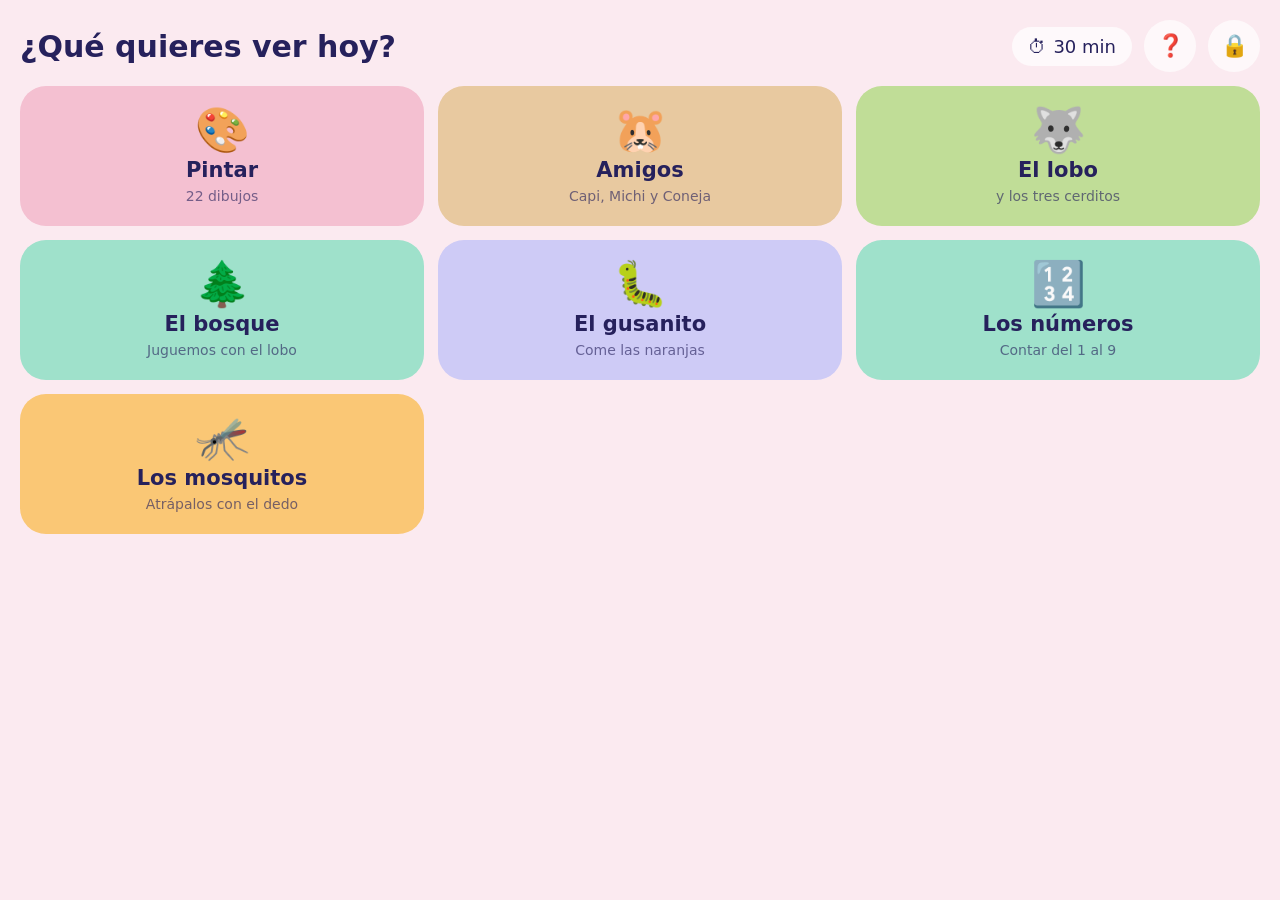
==== commit f6416e37: "Los mosquitos: a tap game with a forgiving hit radius" ====
--- a/docs/index.html
+++ b/docs/index.html
@@ -230,6 +230,20 @@
   </div>
 </div>
 
+<!-- Mosquitos ---------------------------------------------------------- -->
+<div class="screen" id="s-bugs">
+  <div class="bar">
+    <button class="round" data-go="worlds" aria-label="Inicio">🏠</button>
+    <div class="dots" id="bugDots"></div>
+    <div class="grow"></div>
+    <button class="round wormrestart" id="bugReset" aria-label="Empezar de nuevo">↺</button>
+  </div>
+  <div class="bugwrap">
+    <div class="bugboard"><svg id="bugSvg" aria-label="los mosquitos"></svg></div>
+    <div class="bugcheer" id="bugCheer" hidden></div>
+  </div>
+</div>
+
 <!-- Counting ------------------------------------------------------------ -->
 <div class="screen" id="s-count">
   <div class="bar">
@@ -434,6 +448,7 @@
 <script src="forest.js"></script>
 <script src="worm.js"></script>
 <script src="counting.js"></script>
+<script src="bugs.js"></script>
 <script src="youtube.js"></script>
 <script src="app.js"></script>
 </body>
--- a/docs/app.css
+++ b/docs/app.css
@@ -657,3 +657,47 @@
   .picker { display: none; }
   .big { width: 54px; height: 54px; font-size: 21px; }
 }
+
+/* Mosquitos ------------------------------------------------------------ */
+
+.bugwrap { flex: 1; display: grid; place-items: center; min-height: 0; position: relative; }
+
+.bugboard {
+  width: 100%; max-width: 780px; border-radius: 22px; overflow: hidden;
+  background: #E9F3FA; box-shadow: 0 4px 0 rgba(38,33,92,.10);
+  touch-action: none;              /* the tap must not scroll or zoom the page */
+}
+.bugboard svg { display: block; width: 100%; height: auto; }
+
+/* The wings flap on the compositor instead of in the animation loop. */
+.bug .wing {
+  animation: bugflap .12s ease-in-out infinite alternate;
+  animation-delay: var(--flap-delay, 0s);
+  transform-origin: center;
+}
+.bug .wl { transform-origin: 0 -15px; }
+.bug .wr { transform-origin: 0 -15px; }
+@keyframes bugflap {
+  from { transform: scaleY(1);   opacity: .9; }
+  to   { transform: scaleY(.35); opacity: .6; }
+}
+
+.bugpoof { animation: bugpoof .55s ease-out forwards; }
+@keyframes bugpoof {
+  from { transform: scale(.4);  opacity: 1; }
+  to   { transform: scale(1.5); opacity: 0; }
+}
+
+.bugcheer {
+  position: absolute; inset: 0; display: grid; place-items: center;
+  font-size: 84px; pointer-events: none;
+  animation: bugcheer .5s ease-out;
+}
+@keyframes bugcheer {
+  from { transform: scale(.5); opacity: 0; }
+  to   { transform: scale(1);  opacity: 1; }
+}
+
+@media (max-width: 760px) {
+  .bugcheer { font-size: 60px; }
+}
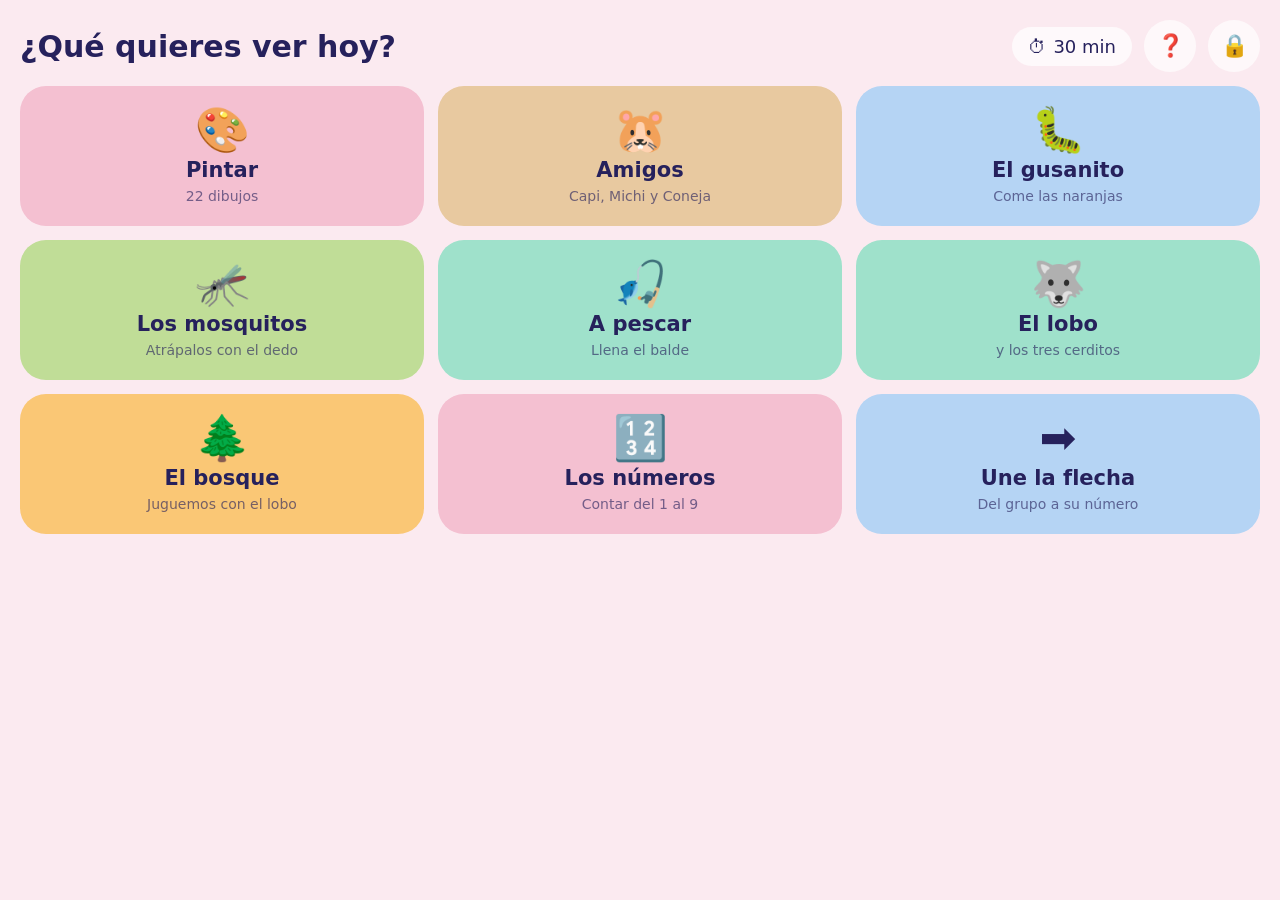
==== commit ef3e1b72: "Two new worlds: draw the arrow to the number, and fishing into a bucket" ====
--- a/docs/index.html
+++ b/docs/index.html
@@ -244,6 +244,34 @@
   </div>
 </div>
 
+<!-- Une con la flecha --------------------------------------------------- -->
+<div class="screen" id="s-match">
+  <div class="bar">
+    <button class="round" data-go="worlds" aria-label="Inicio">🏠</button>
+    <div class="dots" id="matchDots"></div>
+    <div class="grow"></div>
+    <button class="round wormrestart" id="matchReset" aria-label="Empezar de nuevo">↺</button>
+  </div>
+  <div class="matchwrap">
+    <div class="matchboard"><svg id="matchSvg" aria-label="une los conjuntos con su numero"></svg></div>
+    <div class="bugcheer" id="matchCheer" hidden></div>
+  </div>
+</div>
+
+<!-- A pescar ------------------------------------------------------------ -->
+<div class="screen" id="s-fish">
+  <div class="bar">
+    <button class="round" data-go="worlds" aria-label="Inicio">🏠</button>
+    <div class="dots" id="fishDots"></div>
+    <div class="grow"></div>
+    <button class="round wormrestart" id="fishReset" aria-label="Empezar de nuevo">↺</button>
+  </div>
+  <div class="bugwrap">
+    <div class="bugboard"><svg id="fishSvg" aria-label="a pescar"></svg></div>
+    <div class="bugcheer" id="fishCheer" hidden></div>
+  </div>
+</div>
+
 <!-- Counting ------------------------------------------------------------ -->
 <div class="screen" id="s-count">
   <div class="bar">
@@ -365,7 +393,7 @@
       <button class="btn" id="resetTime">Reiniciar el contador de hoy</button>
     </section>
 
-    <section>
+    <section class="vidonly">
       <h3>Buscar en YouTube</h3>
       <label>Buscar <input type="text" id="ytQuery" placeholder="canciones infantiles" autocomplete="off"></label>
       <label>Mundo <select id="ytWorld"></select></label>
@@ -376,21 +404,21 @@
       <div id="ytResults"></div>
     </section>
 
-    <section>
+    <section class="vidonly">
       <h3>Importar una lista de reproducción</h3>
       <label>Enlace <input type="url" id="ytList" placeholder="https://www.youtube.com/playlist?list=..." autocomplete="off"></label>
       <button class="btn" id="ytListBtn">Traer todos</button>
       <p class="hint">Solo listas públicas o no listadas. Las privadas y «Ver más tarde» necesitan iniciar sesión, que esta app no puede hacer.</p>
     </section>
 
-    <section>
+    <section class="vidonly">
       <h3>Pegar muchos enlaces</h3>
       <textarea id="ytBulk" rows="4" placeholder="Pega aquí varios enlaces, uno por línea"></textarea>
       <button class="btn" id="ytBulkBtn">Agregar todos</button>
       <p class="hint">Esto no necesita clave. Sirve pegar texto suelto: la app saca los enlaces que encuentre.</p>
     </section>
 
-    <section>
+    <section class="vidonly">
       <h3>Agregar un video</h3>
       <label>Enlace <input type="url" id="addLink" placeholder="https://youtu.be/..." inputmode="url" autocomplete="off"></label>
       <label>Título <input type="text" id="addTitle" placeholder="Cómo lo va a ver ella"></label>
@@ -399,7 +427,7 @@
       <p class="hint" id="addHint">El título y la portada se llenan solos al pegar el enlace.</p>
     </section>
 
-    <section>
+    <section class="vidonly">
       <h3>Videos (<span id="videoCount">0</span>)</h3>
       <div id="videoList"></div>
       <p class="hint" id="emptyHint">Todavía no hay videos. Pega un enlace de YouTube arriba.</p>
@@ -417,7 +445,7 @@
       <p class="hint">Cambia los fondos y los botones. Los dibujos y los personajes no cambian.</p>
     </section>
 
-    <section>
+    <section class="vidonly">
       <h3>Clave de YouTube</h3>
       <label>API key <input type="text" id="ytKey" placeholder="AIza..." autocomplete="off"></label>
       <button class="btn" id="ytKeySave">Guardar clave</button>
@@ -449,6 +477,8 @@
 <script src="worm.js"></script>
 <script src="counting.js"></script>
 <script src="bugs.js"></script>
+<script src="match.js"></script>
+<script src="fish.js"></script>
 <script src="youtube.js"></script>
 <script src="app.js"></script>
 </body>
--- a/docs/app.css
+++ b/docs/app.css
@@ -23,6 +23,12 @@
 }
 
 * { box-sizing: border-box; -webkit-tap-highlight-color: transparent; }
+
+/* The browser hides [hidden] elements with `display: none` from its own
+   stylesheet, which any class rule of ours that sets `display` silently beats.
+   That is how the 🎉 stayed on screen after the mosquitoes were caught — and
+   how both story buttons were showing at once. One rule fixes the family. */
+[hidden] { display: none !important; }
 
 html, body {
   margin: 0; padding: 0; height: 100%;
@@ -669,17 +675,24 @@
 }
 .bugboard svg { display: block; width: 100%; height: auto; }
 
-/* The wings flap on the compositor instead of in the animation loop. */
+/* The wings flap on the compositor instead of in the animation loop.
+   Each pair pivots at the shoulder, so they sweep rather than squash. */
 .bug .wing {
-  animation: bugflap .12s ease-in-out infinite alternate;
+  animation: bugflap .11s ease-in-out infinite alternate;
   animation-delay: var(--flap-delay, 0s);
-  transform-origin: center;
-}
-.bug .wl { transform-origin: 0 -15px; }
-.bug .wr { transform-origin: 0 -15px; }
+}
+.bug .wl { transform-origin: -6px -10px; }
+.bug .wr { transform-origin: 6px -10px; }
 @keyframes bugflap {
-  from { transform: scaleY(1);   opacity: .9; }
-  to   { transform: scaleY(.35); opacity: .6; }
+  from { transform: scaleY(1)   rotate(0deg); }
+  to   { transform: scaleY(.55) rotate(0deg); }
+}
+
+/* Caught: the dizzy bug tumbles away and fades. */
+.bugout { animation: bugout .9s ease-in forwards; }
+@keyframes bugout {
+  from { transform: scale(.62) translateY(0)   rotate(0deg);   opacity: 1; }
+  to   { transform: scale(.62) translateY(90px) rotate(220deg); opacity: 0; }
 }
 
 .bugpoof { animation: bugpoof .55s ease-out forwards; }
@@ -701,3 +714,13 @@
 @media (max-width: 760px) {
   .bugcheer { font-size: 60px; }
 }
+
+/* Une con la flecha ----------------------------------------------------- */
+
+.matchwrap { flex: 1; display: grid; place-items: center; min-height: 0; position: relative; }
+.matchboard {
+  width: 100%; max-width: 900px; border-radius: 22px; padding: 10px;
+  background: #fff; box-shadow: 0 4px 0 rgba(38,33,92,.10);
+  touch-action: none;            /* the finger paints a line, it does not scroll */
+}
+.matchboard svg { display: block; width: 100%; height: auto; }
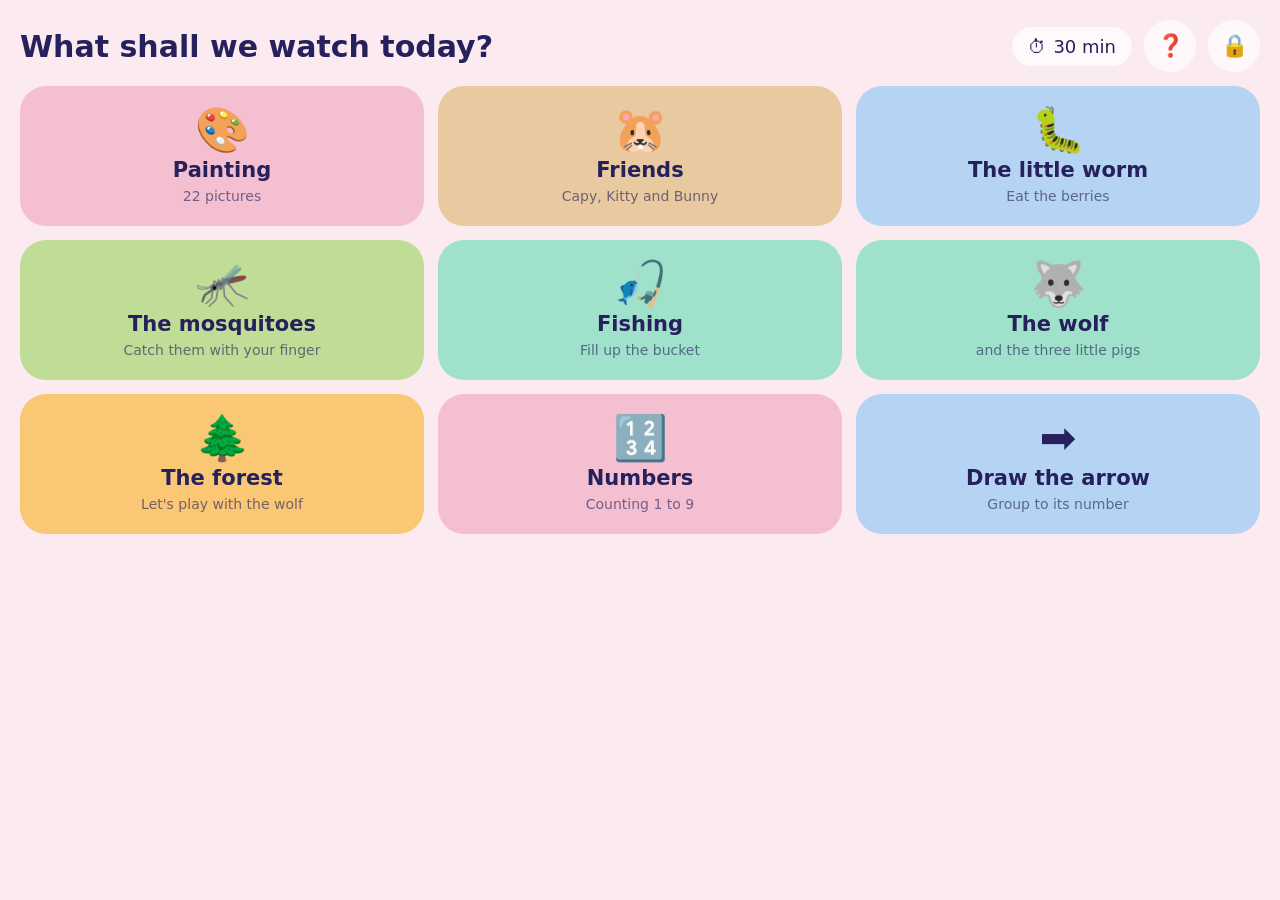
==== commit d791a83f: "Speak Spanish, English and Portuguese" ====
--- a/docs/index.html
+++ b/docs/index.html
@@ -19,7 +19,7 @@
 <!-- Worlds ------------------------------------------------------------ -->
 <div class="screen on" id="s-worlds">
   <div class="bar">
-    <h1>¿Qué quieres ver hoy?</h1>
+    <h1 data-t="worlds.ask"></h1>
     <div class="grow"></div>
     <div class="pill" id="clockWorlds">⏱ <span>30 min</span></div>
     <button class="round lock" data-go="help" aria-label="Instrucciones">❓</button>
@@ -61,31 +61,31 @@
 <!-- Time up ----------------------------------------------------------- -->
 <div class="screen" id="s-timeup">
   <div class="moon">🌙</div>
-  <h2>El unicornio se fue a dormir</h2>
-  <p>Mañana hay más videos</p>
-  <button class="cta" data-go="paint">🎨 Vamos a pintar</button>
-  <button class="quiet" id="timeupParents" style="margin-top:18px">Soy papá o mamá</button>
+  <h2 data-t="timeup.title"></h2>
+  <p data-t="timeup.sub"></p>
+  <button class="cta" data-go="paint" data-t="timeup.cta"></button>
+  <button class="quiet" id="timeupParents" style="margin-top:18px" data-t="timeup.parents"></button>
 </div>
 
 <!-- Paint menu -------------------------------------------------------- -->
 <div class="screen" id="s-paint">
   <div class="bar">
     <button class="round" data-go="worlds" aria-label="Inicio">🏠</button>
-    <h1>¿Qué quieres pintar?</h1>
+    <h1 data-t="paint.ask"></h1>
   </div>
   <div class="doors">
     <button class="door" data-go="color" style="background:var(--door-1)">
       <svg viewBox="0 0 320 300" id="doorArt" aria-hidden="true"></svg>
-      <span class="name">Colorear</span>
-      <span class="sub">22 dibujos</span>
+      <span class="name" data-t="paint.color"></span>
+      <span class="sub" data-t="paint.color.sub"></span>
     </button>
     <button class="door" data-go="draw" style="background:var(--door-2)">
       <svg viewBox="0 0 320 300" aria-hidden="true">
         <path d="M40 200 C90 100 130 250 170 150 C200 76 240 190 285 120"
               fill="none" stroke="var(--ink)" stroke-width="14" stroke-linecap="round" opacity=".75"/>
       </svg>
-      <span class="name">Dibujar</span>
-      <span class="sub">Lo que quieras</span>
+      <span class="name" data-t="paint.draw"></span>
+      <span class="sub" data-t="paint.draw.sub"></span>
     </button>
   </div>
 </div>
@@ -113,15 +113,15 @@
 <div class="screen" id="s-draw">
   <div class="bar">
     <button class="round" data-go="paint" aria-label="Atrás">‹</button>
-    <h1 style="font-size:24px">Mi dibujo</h1>
+    <h1 style="font-size:24px" data-t="draw.title"></h1>
     <div class="grow"></div>
     <button class="round" id="undoBtn" aria-label="Deshacer">↶</button>
   </div>
   <div class="tools">
-    <button class="tool on" data-tool="pencil">✏️ Lápiz</button>
-    <button class="tool" data-tool="brush">🖌 Pincel</button>
-    <button class="tool" data-tool="eraser">🩹 Borrador</button>
-    <button class="tool" id="clearDraw">🗑 Nuevo</button>
+    <button class="tool on" data-tool="pencil" data-t="tool.pencil"></button>
+    <button class="tool" data-tool="brush" data-t="tool.brush"></button>
+    <button class="tool" data-tool="eraser" data-t="tool.eraser"></button>
+    <button class="tool" id="clearDraw" data-t="tool.new"></button>
   </div>
   <div id="canvasWrap2" style="flex:1;background:#fff;border-radius:18px;min-height:0;overflow:hidden">
     <canvas id="drawCanvas"></canvas>
@@ -290,95 +290,40 @@
 <div class="screen" id="s-help">
   <div class="wrap">
     <div class="bar" style="margin:10px 0 18px">
-      <h2 style="margin:0">Cómo funciona</h2>
+      <h2 style="margin:0" data-t="help.title"></h2>
       <div class="grow"></div>
-      <button class="btn" id="helpBack">Listo</button>
+      <button class="btn" id="helpBack" data-t="help.done"></button>
     </div>
-
-    <section>
-      <h3>Entrar a los ajustes</h3>
-      <p>Mantén apretado el <b>candado</b> 🔒 durante <b>dos segundos</b> y escribe el PIN. Viene en <code>1234</code>; cámbialo en Seguridad.</p>
-      <p>Los números del teclado salen en desorden cada vez. A los 4 años se memorizan posiciones mucho antes que números, así que un teclado fijo se aprende en dos días.</p>
-    </section>
-
-    <section>
-      <h3>Agregar videos</h3>
-      <p><b>Buscar en YouTube</b> — escribes qué buscar y tocas «Agregar» en los resultados que quieras. La forma más rápida. Necesita clave.</p>
-      <p><b>Importar una lista</b> — pegas el enlace de una playlist y trae todos sus videos. Solo listas públicas o no listadas. Necesita clave.</p>
-      <p><b>Pegar muchos enlaces</b> — pegas varios de una vez, incluso dentro de texto suelto. <b>No necesita clave.</b></p>
-      <p><b>Uno por uno</b> — pegas un enlace y ya. <b>No necesita clave.</b></p>
-    </section>
-
-    <section>
-      <h3>Sacar la clave de YouTube</h3>
-      <p>Es gratis y <b>no pide tarjeta de crédito</b>. Son cuatro pasos, una sola vez:</p>
-      <ol class="steps">
-        <li><a href="https://console.cloud.google.com/projectcreate" target="_blank" rel="noopener">Crear un proyecto</a> en Google Cloud.</li>
-        <li><a href="https://console.cloud.google.com/apis/library/youtube.googleapis.com" target="_blank" rel="noopener">Habilitar YouTube Data API v3</a>.</li>
-        <li><a href="https://console.cloud.google.com/apis/credentials" target="_blank" rel="noopener">Crear la clave</a> con «Crear credenciales → Clave de API».</li>
-        <li>Edita la clave, y en <i>Restricciones de aplicación</i> elige <b>Sitios web</b> agregando la dirección de tu app con <code>/*</code> al final.</li>
-      </ol>
-      <p>El paso 4 importa: la clave queda visible en la página, cosa inevitable en una app sin servidor. Restringida a tu dominio no sirve en ningún otro sitio, y no tiene nada más colgado — lo peor que puede pasar es que alguien gaste la cuota gratuita.</p>
-      <p>La cuota son 10.000 unidades al día. Una búsqueda cuesta 100 y leer una lista cuesta 1 por cada 50 videos: da para unas 100 búsquedas diarias.</p>
-    </section>
-
-    <section>
-      <h3>La clave es tuya, por dispositivo</h3>
-      <p>Se guarda en este dispositivo, no en el código. Si alguien más abre la dirección de la app, tendría que poner su propia clave: tu cuota está protegida.</p>
-      <p>Lo cómodo es ponerla solo en el computador, cargar los videos ahí con teclado, y pasar la lista al iPad con <b>Exportar</b> e <b>Importar</b>. Así el iPad nunca necesita clave.</p>
-    </section>
-
-    <section>
-      <h3>Modo Guiado</h3>
-      <p>Sin esto ella se sale de la app y el límite de tiempo no sirve de nada.</p>
-      <p>En el iPad: <b>Ajustes → Accesibilidad → Modo Guiado</b>, actívalo y ponle un código. Para usarlo, abre la app y da <b>tres clics rápidos al botón lateral</b>. Para salir, otros tres clics y el código.</p>
-    </section>
-
-    <section>
-      <h3>El tiempo</h3>
-      <p>El contador solo corre mientras un video está efectivamente reproduciéndose, no mientras ella navega. Al agotarse, los videos se cierran pero <b>pintar y los juegos siguen disponibles</b>.</p>
-      <p>Se reinicia solo al cambiar el día. También puedes reiniciarlo a mano en Ajustes.</p>
-    </section>
-
-    <section>
-      <h3>Respaldo</h3>
-      <p>Todo vive en este dispositivo. <b>No borres la app para actualizarla</b>: al borrarla se va la lista de videos.</p>
-      <p>Usa <b>Exportar</b> una vez que tengas la lista armada. Ese archivo también sirve para pasarla a otro dispositivo, y <b>no incluye tu clave</b>.</p>
-    </section>
-
-    <section>
-      <h3>Los anuncios</h3>
-      <p>Van a salir. Es la única forma que las políticas de YouTube permiten para reproducir sus videos dentro de otra app, y una suscripción Premium no aplica ahí porque va atada a la cuenta. En contenido infantil suelen ser de 5 a 15 segundos.</p>
-    </section>
+    <div data-thtml="body"></div>
   </div>
 </div>
 
 <!-- PIN --------------------------------------------------------------- -->
 <div class="screen" id="s-pin">
-  <h2>PIN de papá o mamá</h2>
+  <h2 data-t="pin.title"></h2>
   <div class="pips" id="pips"><i></i><i></i><i></i><i></i></div>
   <div class="pad" id="pinPad"></div>
-  <button class="quiet" id="pinCancel">Cancelar</button>
+  <button class="quiet" id="pinCancel" data-t="pin.cancel"></button>
 </div>
 
 <!-- Parent panel ------------------------------------------------------ -->
 <div class="screen" id="s-parents">
   <div class="wrap">
     <div class="bar" style="margin:10px 0 18px">
-      <h2 style="margin:0">Ajustes</h2>
+      <h2 style="margin:0" data-t="p.title"></h2>
       <div class="grow"></div>
-      <button class="btn" data-go="worlds">Listo</button>
+      <button class="btn" data-go="worlds" data-t="p.done"></button>
     </div>
 
     <section>
-      <h3>Instrucciones</h3>
-      <button class="btn primary" data-go="help">Cómo funciona todo</button>
-      <p class="hint">Cómo agregar videos, sacar la clave de YouTube, el Modo Guiado y el respaldo.</p>
-    </section>
-
-    <section>
-      <h3>Tiempo</h3>
-      <label>Límite diario
+      <h3 data-t="p.help.h"></h3>
+      <button class="btn primary" data-go="help" data-t="p.help.link"></button>
+      <p class="hint" data-t="p.help.sub"></p>
+    </section>
+
+    <section>
+      <h3 data-t="p.time.h"></h3>
+      <label><span data-t="p.time.limit"></span>
         <select id="limitSel">
           <option value="0">Sin límite</option>
           <option value="15">15 minutos</option>
@@ -389,81 +334,87 @@
           <option value="90">90 minutos</option>
         </select>
       </label>
-      <label>Usado hoy <span id="usedToday">0 min</span></label>
-      <button class="btn" id="resetTime">Reiniciar el contador de hoy</button>
-    </section>
-
-    <section class="vidonly">
-      <h3>Buscar en YouTube</h3>
-      <label>Buscar <input type="text" id="ytQuery" placeholder="canciones infantiles" autocomplete="off"></label>
-      <label>Mundo <select id="ytWorld"></select></label>
-      <button class="btn primary" id="ytSearchBtn">Buscar</button>
-      <p class="hint" id="ytHint">Necesita una clave de YouTube. Ponla más abajo.</p>
-      <p class="hint" style="margin-top:12px"><b>Sugerencias por mundo</b> — un toque y busca:</p>
+      <label><span data-t="p.time.used"></span> <span id="usedToday">0 min</span></label>
+      <button class="btn" id="resetTime" data-t="p.time.reset"></button>
+    </section>
+
+    <section class="vidonly">
+      <h3 data-t="p.search.h"></h3>
+      <label><span data-t="p.search.q"></span> <input type="text" id="ytQuery" autocomplete="off"></label>
+      <label><span data-t="p.search.world"></span> <select id="ytWorld"></select></label>
+      <button class="btn primary" id="ytSearchBtn" data-t="p.search.go"></button>
+      <p class="hint" id="ytHint" data-t="p.search.needkey"></p>
+      <p class="hint" style="margin-top:12px" data-t="p.search.sugg"></p>
       <div class="suggests" id="ytSuggest"></div>
       <div id="ytResults"></div>
     </section>
 
     <section class="vidonly">
-      <h3>Importar una lista de reproducción</h3>
-      <label>Enlace <input type="url" id="ytList" placeholder="https://www.youtube.com/playlist?list=..." autocomplete="off"></label>
-      <button class="btn" id="ytListBtn">Traer todos</button>
-      <p class="hint">Solo listas públicas o no listadas. Las privadas y «Ver más tarde» necesitan iniciar sesión, que esta app no puede hacer.</p>
-    </section>
-
-    <section class="vidonly">
-      <h3>Pegar muchos enlaces</h3>
+      <h3 data-t="p.list.h"></h3>
+      <label><span data-t="p.list.link"></span> <input type="url" id="ytList" placeholder="https://www.youtube.com/playlist?list=..." autocomplete="off"></label>
+      <button class="btn" id="ytListBtn" data-t="p.list.go"></button>
+      <p class="hint" data-t="p.list.note"></p>
+    </section>
+
+    <section class="vidonly">
+      <h3 data-t="p.bulk.h"></h3>
       <textarea id="ytBulk" rows="4" placeholder="Pega aquí varios enlaces, uno por línea"></textarea>
-      <button class="btn" id="ytBulkBtn">Agregar todos</button>
-      <p class="hint">Esto no necesita clave. Sirve pegar texto suelto: la app saca los enlaces que encuentre.</p>
-    </section>
-
-    <section class="vidonly">
-      <h3>Agregar un video</h3>
-      <label>Enlace <input type="url" id="addLink" placeholder="https://youtu.be/..." inputmode="url" autocomplete="off"></label>
-      <label>Título <input type="text" id="addTitle" placeholder="Cómo lo va a ver ella"></label>
-      <label>Mundo <select id="addWorld"></select></label>
-      <button class="btn primary" id="addBtn">Agregar</button>
-      <p class="hint" id="addHint">El título y la portada se llenan solos al pegar el enlace.</p>
-    </section>
-
-    <section class="vidonly">
-      <h3>Videos (<span id="videoCount">0</span>)</h3>
+      <button class="btn" id="ytBulkBtn" data-t="p.bulk.go"></button>
+      <p class="hint" data-t="p.bulk.note"></p>
+    </section>
+
+    <section class="vidonly">
+      <h3 data-t="p.add.h"></h3>
+      <label><span data-t="p.add.link"></span> <input type="url" id="addLink" placeholder="https://youtu.be/..." inputmode="url" autocomplete="off"></label>
+      <label><span data-t="p.add.title"></span> <input type="text" id="addTitle"></label>
+      <label><span data-t="p.add.world"></span> <select id="addWorld"></select></label>
+      <button class="btn primary" id="addBtn" data-t="p.add.go"></button>
+      <p class="hint" id="addHint" data-t="p.add.note"></p>
+    </section>
+
+    <section class="vidonly">
+      <h3><span data-t="p.videos.h"></span> (<span id="videoCount">0</span>)</h3>
       <div id="videoList"></div>
-      <p class="hint" id="emptyHint">Todavía no hay videos. Pega un enlace de YouTube arriba.</p>
-    </section>
-
-    <section>
-      <h3>Mundos visibles</h3>
+      <p class="hint" id="emptyHint" data-t="p.videos.empty"></p>
+    </section>
+
+    <section>
+      <h3 data-t="p.worlds.h"></h3>
       <div id="worldToggles"></div>
-      <p class="hint">Se ocultan de la pantalla de inicio, no se borran. Vuelve a marcarlos cuando quieras.</p>
-    </section>
-
-    <section>
-      <h3>Colores de la app</h3>
+      <p class="hint" data-t="p.worlds.note"></p>
+    </section>
+
+    <section>
+      <h3 data-t="p.lang.h"></h3>
+      <div class="cats" id="langPick"></div>
+      <p class="hint" data-t="p.lang.note"></p>
+    </section>
+
+    <section>
+      <h3 data-t="p.theme.h"></h3>
       <div id="themePicker" class="themes"></div>
-      <p class="hint">Cambia los fondos y los botones. Los dibujos y los personajes no cambian.</p>
-    </section>
-
-    <section class="vidonly">
-      <h3>Clave de YouTube</h3>
+      <p class="hint" data-t="p.theme.note"></p>
+    </section>
+
+    <section class="vidonly">
+      <h3 data-t="p.key.h"></h3>
       <label>API key <input type="text" id="ytKey" placeholder="AIza..." autocomplete="off"></label>
-      <button class="btn" id="ytKeySave">Guardar clave</button>
-      <p class="hint">Gratuita, se crea en Google Cloud y se pega una sola vez. Sin ella siguen funcionando el pegado masivo y agregar uno a uno. Restringe la clave a tu dominio de GitHub Pages.</p>
-    </section>
-
-    <section>
-      <h3>Seguridad</h3>
+      <button class="btn" id="ytKeySave" data-t="p.key.save"></button>
+      <p class="hint" data-t="p.key.note"></p>
+    </section>
+
+    <section>
+      <h3 data-t="p.sec.h"></h3>
       <label>PIN <input type="text" id="pinInput" inputmode="numeric" maxlength="4"></label>
-      <button class="btn" id="savePin">Guardar PIN</button>
-      <p class="hint">Activa el Modo Guiado en Ajustes → Accesibilidad para que no pueda salirse de la app: triple clic al botón lateral.</p>
-    </section>
-
-    <section>
-      <h3>Respaldo</h3>
-      <button class="btn" id="exportBtn">Exportar la lista</button>
-      <button class="btn" id="importBtn">Importar</button>
-      <p class="hint">Guarda un archivo con tus videos, por si cambias de iPad.</p>
+      <button class="btn" id="savePin" data-t="p.sec.save"></button>
+      <p class="hint" data-t="p.sec.note"></p>
+    </section>
+
+    <section>
+      <h3 data-t="p.backup.h"></h3>
+      <button class="btn" id="exportBtn" data-t="p.backup.export"></button>
+      <button class="btn" id="importBtn" data-t="p.backup.import"></button>
+      <p class="hint" data-t="p.backup.note"></p>
       <input type="file" id="importFile" accept="application/json" hidden>
     </section>
   </div>
@@ -479,6 +430,8 @@
 <script src="bugs.js"></script>
 <script src="match.js"></script>
 <script src="fish.js"></script>
+<script src="i18n.js"></script>
+<script src="i18n-help.js"></script>
 <script src="youtube.js"></script>
 <script src="app.js"></script>
 </body>
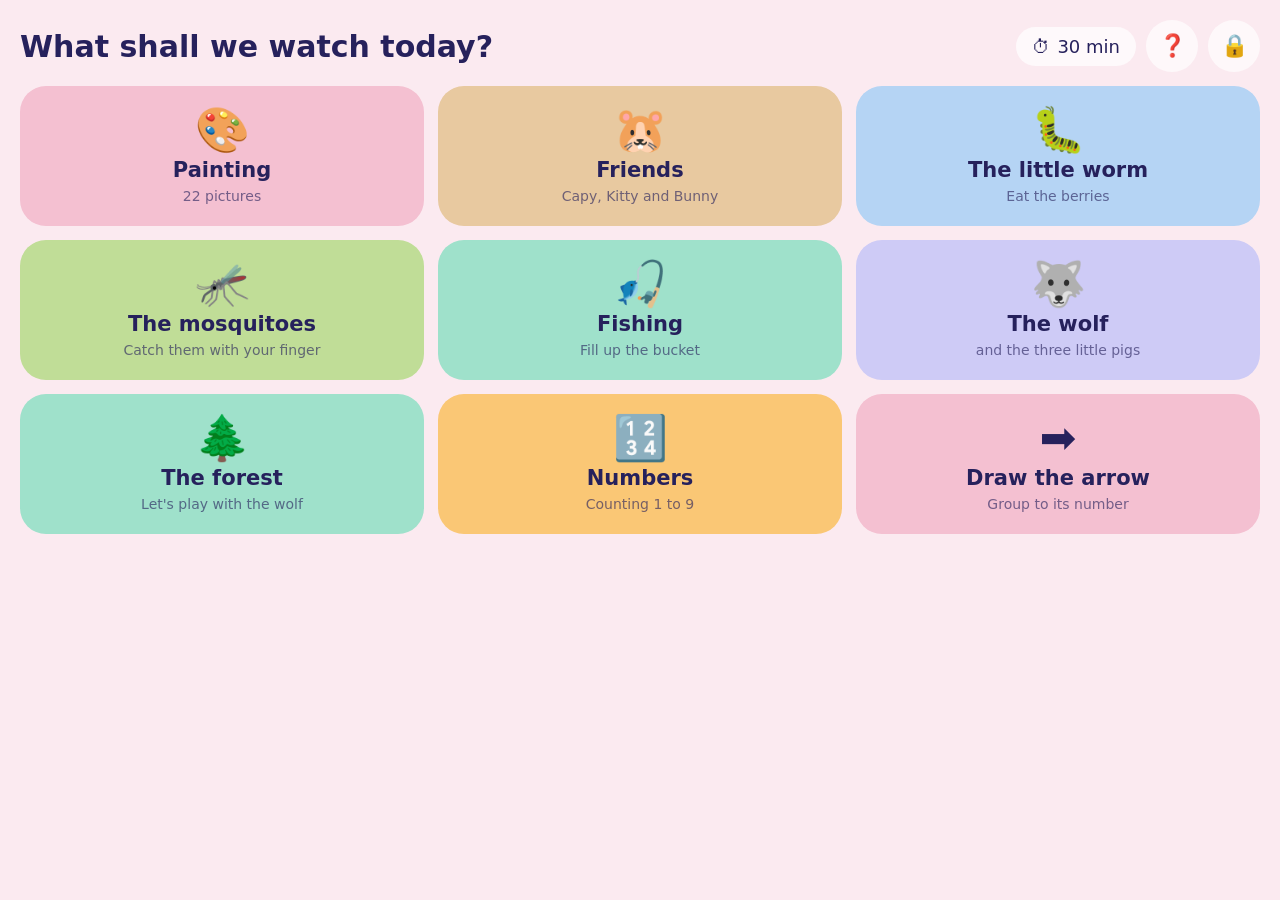
==== commit 2288d3e0: "Remove the camera world entirely, from the web and from Android" ====
--- a/docs/index.html
+++ b/docs/index.html
@@ -155,33 +155,6 @@
   </div>
 </div>
 
-<!-- Camera ------------------------------------------------------------ -->
-<div class="screen" id="s-camera">
-  <div class="bar">
-    <button class="round" data-go="worlds" aria-label="Inicio">🏠</button>
-    <div class="grow"></div>
-    <button class="round" id="camFlip" aria-label="Cambiar cámara">🔄</button>
-  </div>
-  <div class="camwrap" id="camWrap">
-    <video id="camVideo" playsinline muted autoplay></video>
-    <svg id="camOverlay" preserveAspectRatio="none"></svg>
-    <div class="camflash" id="camFlash"></div>
-    <div class="camshot" id="camShot"></div>
-    <p class="camdenied" id="camDenied"></p>
-  </div>
-  <div class="camrow">
-    <div class="camcostumes" id="camCostumes"></div>
-    <button class="camshutter" id="camShutter" aria-label="Tomar foto">
-      <svg viewBox="0 0 60 60" aria-hidden="true">
-        <path d="M30 8 L36 30 L24 30 Z" fill="#fff"/>
-        <circle cx="30" cy="40" r="13" fill="#fff"/>
-        <circle cx="25" cy="38" r="2.5" fill="#E86A9A"/>
-        <circle cx="35" cy="38" r="2.5" fill="#E86A9A"/>
-      </svg>
-    </button>
-  </div>
-</div>
-
 <!-- Wolf and the three pigs -------------------------------------------- -->
 <div class="screen" id="s-story">
   <div class="bar">
@@ -321,7 +294,11 @@
       <p class="hint" data-t="p.help.sub"></p>
     </section>
 
-    <section>
+    <!-- The daily limit only counts time spent actually playing a video, so in
+         a build without videos it is a control that does nothing. Rather than
+         leave a dead setting in front of a parent, it travels with the video
+         sections. -->
+    <section class="vidonly">
       <h3 data-t="p.time.h"></h3>
       <label><span data-t="p.time.limit"></span>
         <select id="limitSel">
@@ -385,6 +362,12 @@
     </section>
 
     <section>
+      <h3 data-t="p.sound.h"></h3>
+      <label class="worldrow"><span class="ico">🔊</span><b data-t="p.sound.on"></b><input type="checkbox" id="soundOn"></label>
+      <p class="hint" data-t="p.sound.note"></p>
+    </section>
+
+    <section>
       <h3 data-t="p.lang.h"></h3>
       <div class="cats" id="langPick"></div>
       <p class="hint" data-t="p.lang.note"></p>
@@ -422,7 +405,6 @@
 
 <script src="silhouettes.js"></script>
 <script src="pets.js"></script>
-<script src="camera.js"></script>
 <script src="story.js"></script>
 <script src="forest.js"></script>
 <script src="worm.js"></script>
@@ -430,6 +412,7 @@
 <script src="bugs.js"></script>
 <script src="match.js"></script>
 <script src="fish.js"></script>
+<script src="sound.js"></script>
 <script src="i18n.js"></script>
 <script src="i18n-help.js"></script>
 <script src="youtube.js"></script>
--- a/docs/app.css
+++ b/docs/app.css
@@ -24,6 +24,20 @@
 
 * { box-sizing: border-box; -webkit-tap-highlight-color: transparent; }
 
+/* touch-action: manipulation turns off double-tap-to-zoom on anything that can
+   be pressed. Without it the browser waits about 300 ms after each tap to see
+   whether a second one is coming — and if it is, it cancels the first. Tapping
+   harder and faster, which is what anyone does when a button seems dead, is
+   the one thing that makes it worse. It is why the house button needed
+   pressing several times.
+
+   The same rule pairs with the :active states below: with the tap highlight
+   turned off, a button that does not visibly move is a button you cannot tell
+   you have pressed. */
+button, label, .tile, .door, .sw, .card, [data-go] { touch-action: manipulation; }
+
+.round:active, .tile:active, .cta:active, .btn:active { transform: scale(.94); }
+
 /* The browser hides [hidden] elements with `display: none` from its own
    stylesheet, which any class rule of ours that sets `display` silently beats.
    That is how the 🎉 stayed on screen after the mosquitoes were caught — and
@@ -43,7 +57,15 @@
 
 /* Screens ------------------------------------------------------------- */
 
-.screen { position: fixed; inset: 0; display: none; flex-direction: column; padding: 20px; gap: 14px; }
+/* Padding respects the notch and the home bar. On a phone with a cutout, or
+   an iPad in full screen, a flat 20px puts the home button under the cut-out
+   or under the gesture bar. env() is zero on everything else, so this costs
+   nothing where it is not needed. */
+.screen {
+  position: fixed; inset: 0; display: none; flex-direction: column; gap: 14px;
+  padding: max(20px, env(safe-area-inset-top)) max(20px, env(safe-area-inset-right))
+           max(20px, env(safe-area-inset-bottom)) max(20px, env(safe-area-inset-left));
+}
 .screen.on { display: flex; }
 
 #s-worlds, #s-paint { background: var(--bg-main); }
@@ -55,7 +77,11 @@
 
 /* Header -------------------------------------------------------------- */
 
-.bar { display: flex; align-items: center; gap: 12px; flex: 0 0 auto; }
+/* The header row. The dots must be the part that gives way: they are the only
+   thing here that grows with the game (twenty of them in the mosquitoes), and
+   a row that cannot give way pushes the reset button off the right edge —
+   exactly what happened to the colour palette. */
+.bar { display: flex; align-items: center; gap: 10px; flex: 0 0 auto; flex-wrap: wrap; }
 .bar h1 { margin: 0; font-size: 30px; font-weight: 600; }
 .bar .grow { flex: 1; }
 
@@ -122,8 +148,21 @@
   display: -webkit-box; -webkit-line-clamp: 2; -webkit-box-orient: vertical; overflow: hidden;
 }
 
-.dots { display: flex; justify-content: center; gap: 10px; flex: 0 0 auto; }
+.dots {
+  display: flex; justify-content: center; gap: 10px;
+  flex: 1 1 auto; min-width: 0; flex-wrap: wrap;
+}
 .dots i { width: 14px; height: 14px; border-radius: 50%; background: var(--accent-soft); }
+
+/* Twenty dots at full size run off the side of a phone. Past a dozen they get
+   smaller, and if they still do not fit they wrap — never at the cost of the
+   buttons beside them. */
+.dots.many { gap: 5px; }
+.dots.many i { width: 9px; height: 9px; }
+@media (max-width: 760px) {
+  .dots.many { gap: 4px; }
+  .dots.many i { width: 7px; height: 7px; }
+}
 .dots i.on { background: var(--accent); }
 
 /* Player -------------------------------------------------------------- */
@@ -215,7 +254,16 @@
 
 #drawCanvas { width: 100%; height: 100%; display: block; touch-action: none; background: #fff; }
 
-.palette { flex: 0 0 auto; display: flex; gap: 12px; justify-content: center; }
+/* The palette wraps at every width, not just on a narrow phone.
+   Ten swatches in one unbreakable row are 628px wide; a phone held sideways is
+   about 800px, and once the screen padding and the reset button are added the
+   row no longer fits — and since the reset cannot shrink, it is the one that
+   gets pushed off the edge. Wrapping means the palette's smallest possible
+   width is one swatch, so the reset always has room. */
+.palette {
+  flex: 0 0 auto; display: flex; flex-wrap: wrap;
+  gap: 12px; justify-content: center;
+}
 .sw { width: 52px; height: 52px; border-radius: 50%; border: 4px solid transparent; cursor: pointer; padding: 0; }
 .sw.on { border-color: var(--ink); }
 
@@ -318,51 +366,6 @@
   .petitem svg { height: 44px; }
   .petitem span { font-size: 11px; }
 }
-
-/* Camera --------------------------------------------------------------- */
-
-.camwrap {
-  flex: 1; position: relative; min-height: 0;
-  background: #2A2340; border-radius: 20px; overflow: hidden;
-}
-.camwrap video { position: absolute; inset: 0; width: 100%; height: 100%; object-fit: cover; }
-.camwrap video.mirror { transform: scaleX(-1); }
-.camwrap svg { position: absolute; inset: 0; width: 100%; height: 100%; touch-action: none; }
-
-.camflash { position: absolute; inset: 0; background: #fff; opacity: 0; pointer-events: none; }
-.camflash.on { opacity: .9; }
-
-.camshot {
-  position: absolute; right: 12px; bottom: 12px; width: 84px; height: 66px;
-  border-radius: 10px; border: 3px solid #fff; overflow: hidden; background: #000;
-  opacity: 0; transform: scale(.6); transition: all .35s; pointer-events: none;
-}
-.camshot.on { opacity: 1; transform: scale(1); }
-.camshot img { width: 100%; height: 100%; object-fit: cover; display: block; }
-
-.camdenied {
-  position: absolute; inset: 0; margin: 0; display: none;
-  align-items: center; justify-content: center; text-align: center; padding: 28px;
-  color: #fff; font-size: 18px; line-height: 1.5;
-}
-.camdenied.on { display: flex; }
-
-.camrow { flex: 0 0 auto; display: flex; align-items: center; gap: 12px; }
-.camcostumes { flex: 1; display: grid; grid-template-columns: repeat(6, 1fr); gap: 8px; }
-.camcostume {
-  background: #fff; border: 4px solid transparent; border-radius: 14px;
-  padding: 2px; cursor: pointer; font-family: inherit;
-}
-.camcostume.on { border-color: var(--accent); background: var(--bg-main); }
-.camcostume svg { display: block; width: 100%; height: 44px; }
-
-.camshutter {
-  width: 88px; height: 88px; flex: 0 0 auto; border-radius: 50%;
-  border: 6px solid #fff; background: var(--accent-strong); cursor: pointer; padding: 0;
-  display: grid; place-items: center; box-shadow: 0 0 0 4px var(--accent-strong);
-}
-.camshutter:active { transform: scale(.94); }
-.camshutter svg { width: 48px; height: 48px; }
 
 /* Wolf and the three pigs ---------------------------------------------- */
 
@@ -416,7 +419,10 @@
 .worldrow input { width: 26px; height: 26px; }
 
 .paintrow { flex: 0 0 auto; display: flex; align-items: center; gap: 14px; }
-.paintrow .palette { flex: 1; justify-content: flex-start; }
+.paintrow { flex-wrap: wrap; }
+/* min-width: 0 matters as much as the wrapping: without it a flex item refuses
+   to shrink below its content, whatever else you tell it. */
+.paintrow .palette { flex: 1 1 0; min-width: 0; justify-content: flex-start; }
 
 /* The reset shows the drawing as it will end up — blank. She cannot read
    "empezar de nuevo", but she recognises her own picture with nothing in it. */
@@ -453,7 +459,7 @@
   background: #E8F4DC; border-radius: 20px; overflow: hidden;
   display: flex; align-items: center;
 }
-.wormboard svg { display: block; width: 100%; height: auto; }
+.wormboard svg { display: block; width: 100%; height: 100%; }
 
 /* A real cross, not a row: at four the arrows have to sit where they point. */
 .pad4 {
@@ -635,7 +641,7 @@
   .card .ttl { font-size: 14px; }
   .big { width: 62px; height: 62px; font-size: 24px; }
   .sw { width: 44px; height: 44px; }
-  .palette { gap: 8px; flex-wrap: wrap; }
+  .palette { gap: 8px; }
   .tools { flex-wrap: wrap; }
   .tools .tool { flex: 1 1 40%; font-size: 15px; padding: 12px 4px; }
   .cats button { padding: 9px 16px; font-size: 15px; }
@@ -650,7 +656,11 @@
 /* Short and wide (phone held sideways): the video grid would otherwise
    push its own controls off the bottom. */
 @media (orientation: landscape) and (max-height: 460px) {
-  .screen { padding: 10px; gap: 8px; }
+  .screen {
+    gap: 8px;
+    padding: max(10px, env(safe-area-inset-top)) max(10px, env(safe-area-inset-right))
+             max(10px, env(safe-area-inset-bottom)) max(10px, env(safe-area-inset-left));
+  }
   .bar h1 { font-size: 19px; }
   .worlds { gap: 9px; }
   .tile { padding: 10px 6px; }
@@ -666,14 +676,19 @@
 
 /* Mosquitos ------------------------------------------------------------ */
 
-.bugwrap { flex: 1; display: grid; place-items: center; min-height: 0; position: relative; }
-
+.bugwrap { flex: 1; min-height: 0; min-width: 0; position: relative; display: flex; }
+
+/* The board fills the space it is given, in both directions. It used to keep a
+   fixed 4:3 shape, which on a phone held upright left a strip of game floating
+   in the middle of an empty screen. Now the game is told how tall and wide it
+   actually is and lays itself out to fit — see boardBox() in app.js. */
 .bugboard {
-  width: 100%; max-width: 780px; border-radius: 22px; overflow: hidden;
+  width: 100%; height: 100%; min-height: 0; min-width: 0;
+  border-radius: 22px; overflow: hidden;
   background: #E9F3FA; box-shadow: 0 4px 0 rgba(38,33,92,.10);
   touch-action: none;              /* the tap must not scroll or zoom the page */
 }
-.bugboard svg { display: block; width: 100%; height: auto; }
+.bugboard svg { display: block; width: 100%; height: 100%; }
 
 /* The wings flap on the compositor instead of in the animation loop.
    Each pair pivots at the shoulder, so they sweep rather than squash. */
@@ -717,10 +732,18 @@
 
 /* Une con la flecha ----------------------------------------------------- */
 
-.matchwrap { flex: 1; display: grid; place-items: center; min-height: 0; position: relative; }
+.matchwrap { flex: 1; min-height: 0; min-width: 0; position: relative; display: flex; }
 .matchboard {
-  width: 100%; max-width: 900px; border-radius: 22px; padding: 10px;
+  width: 100%; height: 100%; min-height: 0; min-width: 0;
+  border-radius: 22px; padding: 10px;
   background: #fff; box-shadow: 0 4px 0 rgba(38,33,92,.10);
   touch-action: none;            /* the finger paints a line, it does not scroll */
 }
-.matchboard svg { display: block; width: 100%; height: auto; }
+.matchboard svg { display: block; width: 100%; height: 100%; }
+
+/* On a phone held upright the header eats a lot of a short screen, so the
+   boards get their padding back. */
+@media (max-width: 760px) {
+  .bugboard, .matchboard { border-radius: 18px; }
+  .matchboard { padding: 6px; }
+}
